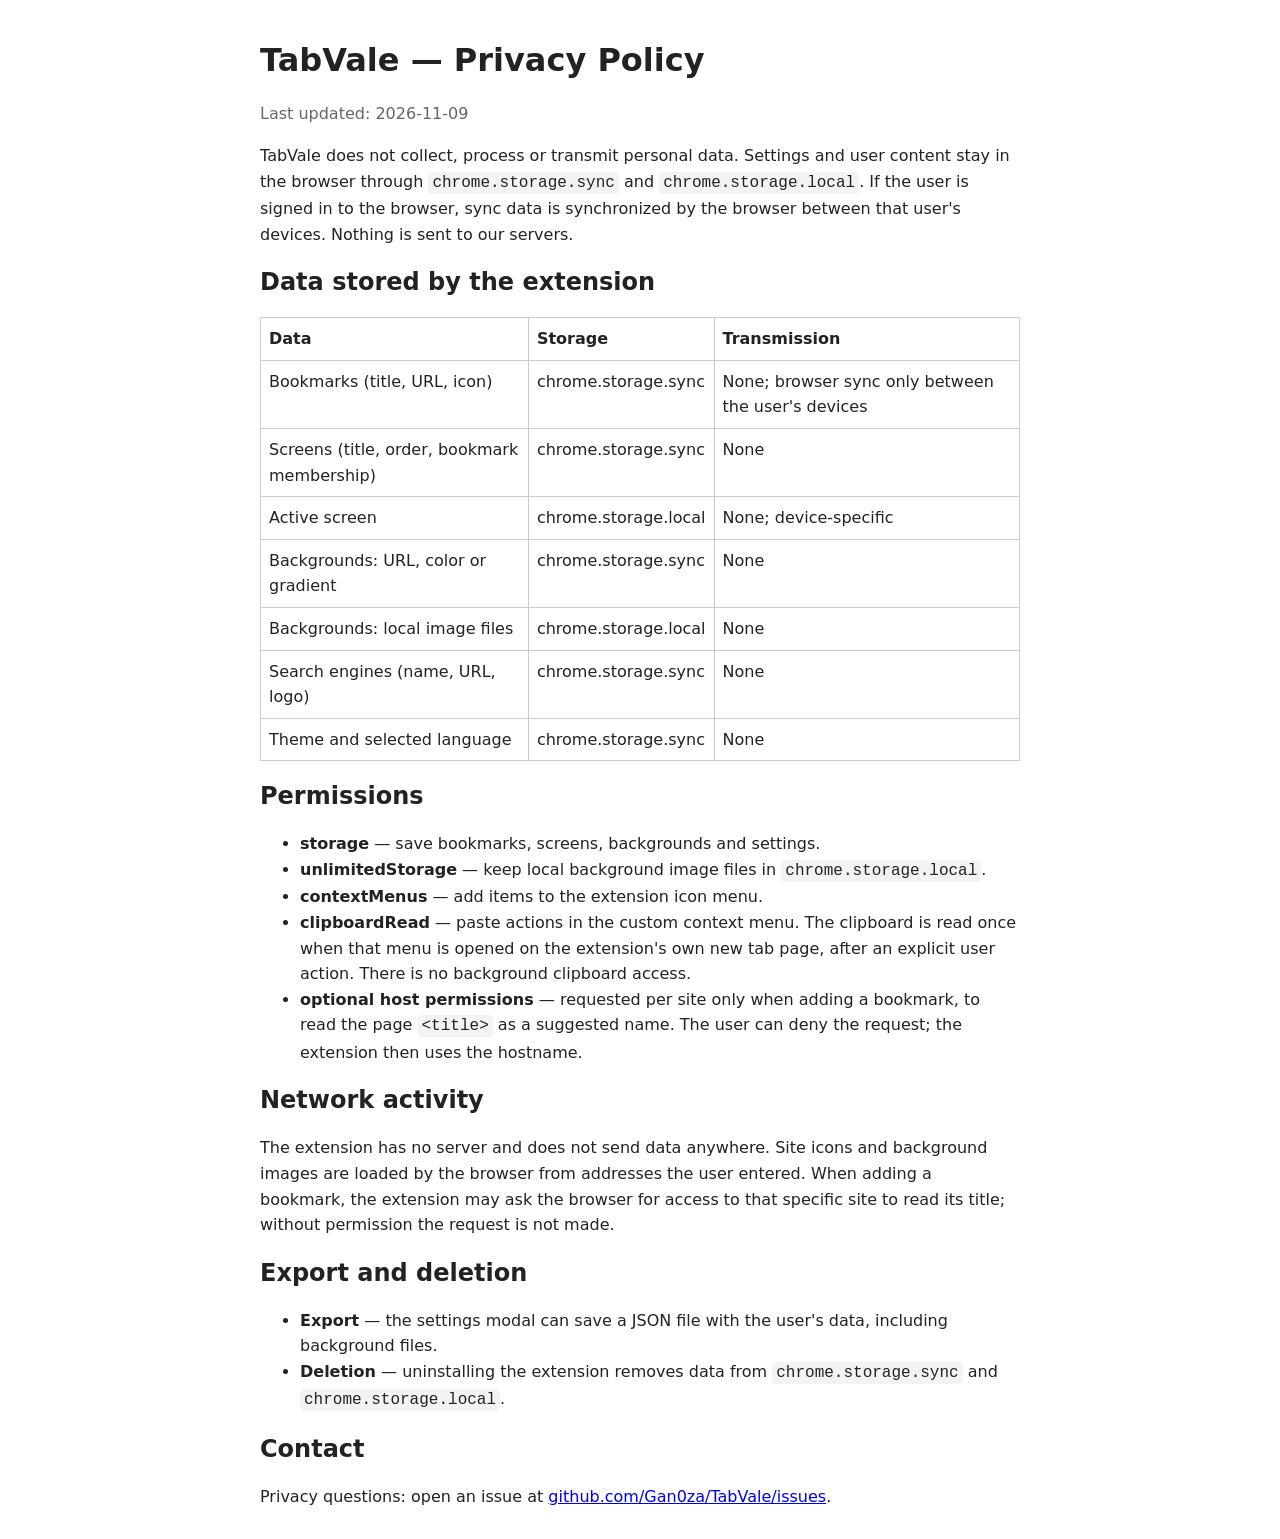
==== docs/index.html @ 426b20af "chore: delete privacy.html" ====
<!doctype html>
<html lang="en">
<head>
  <meta charset="utf-8">
  <meta name="viewport" content="width=device-width, initial-scale=1">
  <title>TabVale — Privacy Policy</title>
  <style>
    body { max-width: 760px; margin: 40px auto; padding: 0 20px; font: 16px/1.6 system-ui, sans-serif; color: #222; }
    h1, h2 { line-height: 1.25; }
    table { border-collapse: collapse; width: 100%; margin: 16px 0; }
    th, td { border: 1px solid #ccc; padding: 8px; text-align: left; vertical-align: top; }
    code { background: #f3f3f3; padding: 2px 4px; border-radius: 4px; }
    .muted { color: #666; }
  </style>
</head>
<body>
  <h1>TabVale — Privacy Policy</h1>
  <p class="muted">Last updated: 2026-11-09</p>

  <p>
    TabVale does not collect, process or transmit personal data.
    Settings and user content stay in the browser through
    <code>chrome.storage.sync</code> and <code>chrome.storage.local</code>.
    If the user is signed in to the browser, sync data is synchronized by the
    browser between that user's devices. Nothing is sent to our servers.
  </p>

  <h2>Data stored by the extension</h2>
  <table>
    <thead><tr><th>Data</th><th>Storage</th><th>Transmission</th></tr></thead>
    <tbody>
      <tr><td>Bookmarks (title, URL, icon)</td><td>chrome.storage.sync</td><td>None; browser sync only between the user's devices</td></tr>
      <tr><td>Screens (title, order, bookmark membership)</td><td>chrome.storage.sync</td><td>None</td></tr>
      <tr><td>Active screen</td><td>chrome.storage.local</td><td>None; device-specific</td></tr>
      <tr><td>Backgrounds: URL, color or gradient</td><td>chrome.storage.sync</td><td>None</td></tr>
      <tr><td>Backgrounds: local image files</td><td>chrome.storage.local</td><td>None</td></tr>
      <tr><td>Search engines (name, URL, logo)</td><td>chrome.storage.sync</td><td>None</td></tr>
      <tr><td>Theme and selected language</td><td>chrome.storage.sync</td><td>None</td></tr>
    </tbody>
  </table>

  <h2>Permissions</h2>
  <ul>
    <li><strong>storage</strong> — save bookmarks, screens, backgrounds and settings.</li>
    <li><strong>unlimitedStorage</strong> — keep local background image files in <code>chrome.storage.local</code>.</li>
    <li><strong>contextMenus</strong> — add items to the extension icon menu.</li>
    <li><strong>clipboardRead</strong> — paste actions in the custom context menu. The clipboard is read once when that menu is opened on the extension's own new tab page, after an explicit user action. There is no background clipboard access.</li>
    <li><strong>optional host permissions</strong> — requested per site only when adding a bookmark, to read the page <code>&lt;title&gt;</code> as a suggested name. The user can deny the request; the extension then uses the hostname.</li>
  </ul>

  <h2>Network activity</h2>
  <p>
    The extension has no server and does not send data anywhere. Site icons and
    background images are loaded by the browser from addresses the user
    entered. When adding a bookmark, the extension may ask the browser for
    access to that specific site to read its title; without permission the
    request is not made.
  </p>

  <h2>Export and deletion</h2>
  <ul>
    <li><strong>Export</strong> — the settings modal can save a JSON file with the user's data, including background files.</li>
    <li><strong>Deletion</strong> — uninstalling the extension removes data from <code>chrome.storage.sync</code> and <code>chrome.storage.local</code>.</li>
  </ul>

  <h2>Contact</h2>
  <p>
    Privacy questions: open an issue at
    <a href="https://github.com/Gan0za/TabVale/issues">github.com/Gan0za/TabVale/issues</a>.
  </p>
</body>
</html>
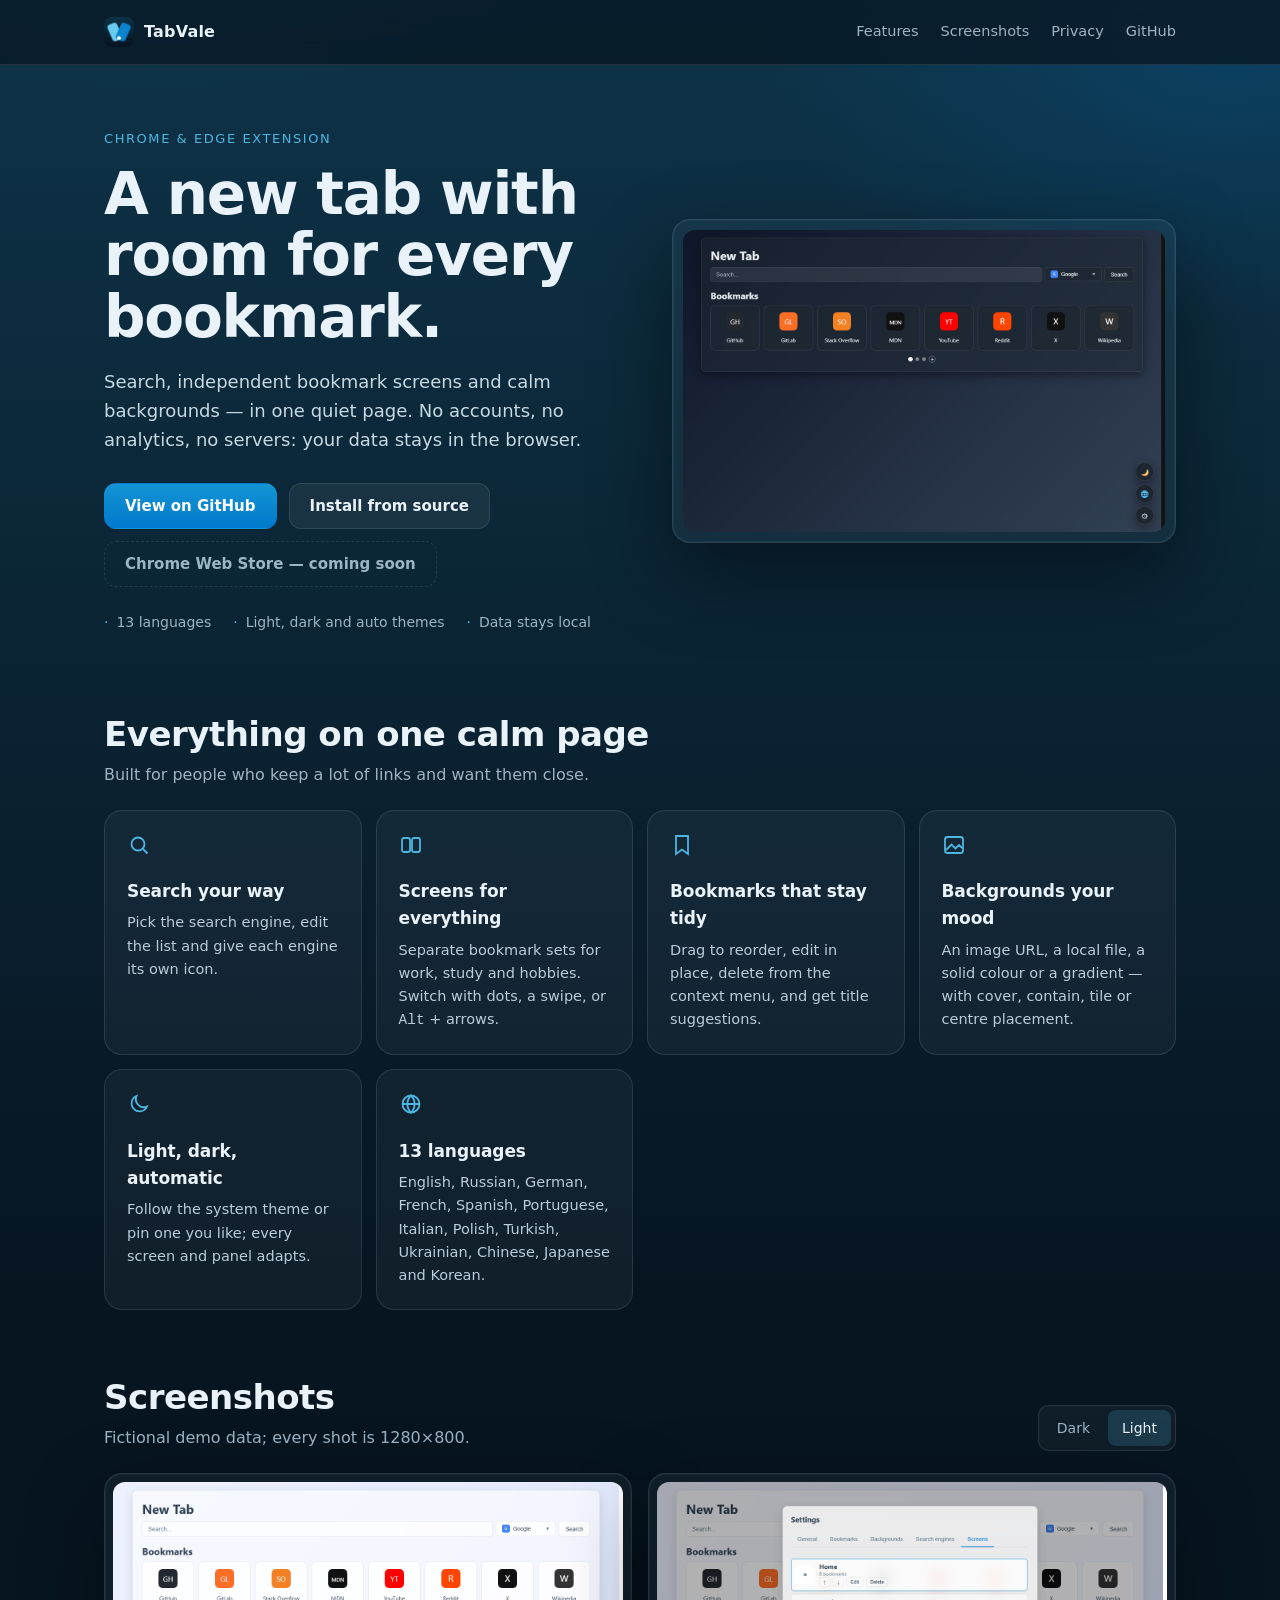
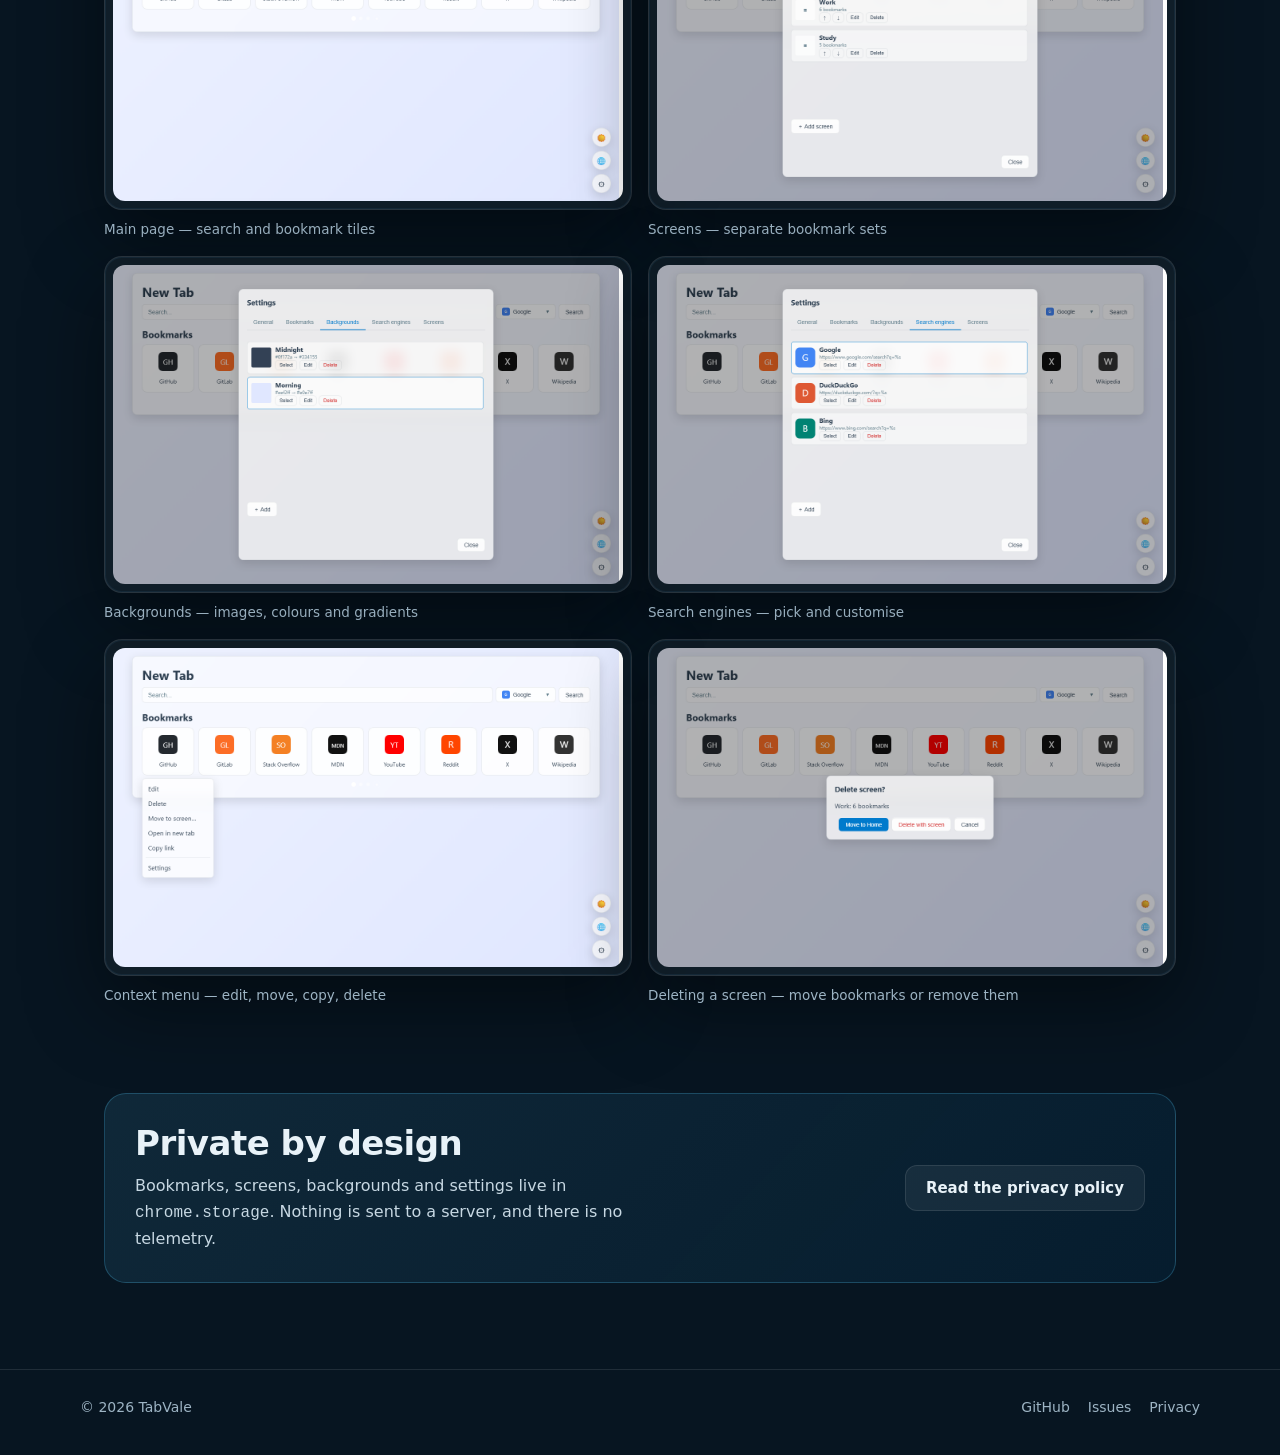
==== commit 00d386ad: "Add a landing page for the GitHub Pages site Build a presentation page with the icon, feature cards " ====
--- a/docs/index.html
+++ b/docs/index.html
@@ -3,70 +3,316 @@
 <head>
   <meta charset="utf-8">
   <meta name="viewport" content="width=device-width, initial-scale=1">
-  <title>TabVale — Privacy Policy</title>
+  <title>TabVale — a new tab with room for every bookmark</title>
+  <meta name="description" content="TabVale replaces the browser's new tab with search, independent bookmark screens and calm backgrounds. All data stays in your browser.">
+  <meta property="og:title" content="TabVale — a new tab with room for every bookmark">
+  <meta property="og:description" content="Search, several bookmark screens and calm backgrounds in one quiet page. No accounts, no tracking, no servers.">
+  <meta property="og:type" content="website">
+  <meta property="og:url" content="https://gan0za.github.io/TabVale/">
+  <meta property="og:image" content="https://gan0za.github.io/TabVale/screenshots/01-main-dark.png">
+  <meta name="theme-color" content="#071521">
+  <link rel="icon" href="icon.png" type="image/png">
   <style>
-    body { max-width: 760px; margin: 40px auto; padding: 0 20px; font: 16px/1.6 system-ui, sans-serif; color: #222; }
-    h1, h2 { line-height: 1.25; }
-    table { border-collapse: collapse; width: 100%; margin: 16px 0; }
-    th, td { border: 1px solid #ccc; padding: 8px; text-align: left; vertical-align: top; }
-    code { background: #f3f3f3; padding: 2px 4px; border-radius: 4px; }
-    .muted { color: #666; }
+    :root {
+      --bg: #071521;
+      --bg-soft: #0e3348;
+      --panel: rgba(255, 255, 255, 0.045);
+      --line: rgba(255, 255, 255, 0.1);
+      --text: #e8f2f8;
+      --muted: #9db4c4;
+      --accent: #4db6e2;
+      --accent-strong: #007acc;
+      --radius: 18px;
+      --max: 1120px;
+    }
+    * { box-sizing: border-box; }
+    html { scroll-behavior: smooth; }
+    body {
+      margin: 0;
+      background:
+        radial-gradient(1000px 560px at 12% -8%, rgba(77, 182, 226, 0.18), transparent 60%),
+        radial-gradient(800px 460px at 96% 2%, rgba(0, 122, 204, 0.2), transparent 58%),
+        linear-gradient(180deg, var(--bg-soft) 0%, var(--bg) 42%, var(--bg) 100%);
+      color: var(--text);
+      font: 16px/1.6 system-ui, -apple-system, "Segoe UI", Roboto, sans-serif;
+      -webkit-font-smoothing: antialiased;
+    }
+    img { max-width: 100%; display: block; }
+    a { color: var(--accent); }
+    a:focus-visible, button:focus-visible { outline: 2px solid var(--accent); outline-offset: 3px; border-radius: 6px; }
+    .wrap { max-width: var(--max); margin: 0 auto; padding: 0 24px; }
+    .skip { position: absolute; left: -999px; top: 8px; background: #fff; color: #000; padding: 8px 12px; border-radius: 8px; }
+    .skip:focus { left: 12px; z-index: 10; }
+
+    header.nav {
+      position: sticky; top: 0; z-index: 5;
+      backdrop-filter: blur(14px);
+      background: rgba(7, 21, 33, 0.72);
+      border-bottom: 1px solid var(--line);
+    }
+    .nav-inner { display: flex; align-items: center; justify-content: space-between; gap: 18px; height: 64px; }
+    .brand { display: inline-flex; align-items: center; gap: 10px; color: var(--text); text-decoration: none; font-weight: 650; letter-spacing: .2px; }
+    .brand img { width: 30px; height: 30px; border-radius: 8px; }
+    .nav-links { display: flex; align-items: center; gap: 22px; font-size: 14.5px; }
+    .nav-links a { color: var(--muted); text-decoration: none; }
+    .nav-links a:hover { color: var(--text); }
+
+    .hero { display: grid; grid-template-columns: 1.02fr .98fr; gap: 44px; align-items: center; padding: 64px 0 48px; }
+    .eyebrow { margin: 0 0 14px; color: var(--accent); font-size: 13px; letter-spacing: .12em; text-transform: uppercase; }
+    h1 { margin: 0; font-size: clamp(34px, 5vw, 58px); line-height: 1.06; letter-spacing: -1.2px; }
+    .lead { margin: 20px 0 0; max-width: 34em; color: #c7d8e3; font-size: 18px; }
+    .cta { display: flex; flex-wrap: wrap; gap: 12px; margin-top: 28px; }
+    .btn {
+      display: inline-flex; align-items: center; justify-content: center; gap: 8px;
+      min-height: 46px; padding: 0 20px; border-radius: 12px;
+      text-decoration: none; font-weight: 600; font-size: 15px;
+      border: 1px solid var(--line); color: var(--text);
+      background: rgba(255, 255, 255, 0.06);
+      transition: transform .15s ease, background .2s ease, border-color .2s ease;
+    }
+    .btn:hover { transform: translateY(-1px); background: rgba(255, 255, 255, 0.1); }
+    .btn.primary { background: linear-gradient(180deg, #1494d4, var(--accent-strong)); border-color: transparent; color: #fff; }
+    .btn.primary:hover { background: linear-gradient(180deg, #28a6e6, #0a84c9); }
+    .btn.disabled { color: var(--muted); cursor: default; border-style: dashed; background: transparent; }
+    .facts { display: flex; flex-wrap: wrap; gap: 10px 22px; margin: 24px 0 0; padding: 0; list-style: none; color: var(--muted); font-size: 14px; }
+    .facts li::before { content: "·"; margin-right: 8px; color: var(--accent); }
+
+    .shot {
+      border-radius: var(--radius); border: 1px solid var(--line);
+      background: rgba(255, 255, 255, 0.04);
+      padding: 10px;
+      box-shadow: 0 30px 80px rgba(0, 0, 0, 0.45), 0 0 0 1px rgba(77, 182, 226, 0.08) inset;
+    }
+    .shot img { border-radius: 12px; width: 100%; height: auto; }
+
+    section { padding: 34px 0; }
+    .section-head { display: flex; align-items: end; justify-content: space-between; gap: 18px; margin-bottom: 22px; }
+    h2 { margin: 0; font-size: clamp(24px, 3vw, 34px); line-height: 1.15; letter-spacing: -.5px; }
+    .section-head p { margin: 8px 0 0; color: var(--muted); }
+
+    .cards { display: grid; grid-template-columns: repeat(auto-fit, minmax(248px, 1fr)); gap: 14px; }
+    .card {
+      padding: 22px; border-radius: var(--radius);
+      background: var(--panel); border: 1px solid var(--line);
+    }
+    .card svg { width: 24px; height: 24px; color: var(--accent); }
+    .card h3 { margin: 14px 0 6px; font-size: 17px; letter-spacing: -.1px; }
+    .card p { margin: 0; color: #b9ccd8; font-size: 14.5px; }
+
+    .switch { display: inline-flex; padding: 4px; gap: 4px; border: 1px solid var(--line); border-radius: 11px; background: rgba(255, 255, 255, 0.04); }
+    .switch button {
+      min-height: 36px; padding: 0 14px; border: 0; border-radius: 8px;
+      background: transparent; color: var(--muted); font: inherit; font-size: 14px; cursor: pointer;
+    }
+    .switch button.active { background: rgba(77, 182, 226, 0.18); color: var(--text); }
+
+    .gallery { display: grid; grid-template-columns: 1fr 1fr; gap: 16px; }
+    .gallery figure { margin: 0; }
+    .gallery .shot { padding: 8px; }
+    .gallery figcaption { margin-top: 9px; color: var(--muted); font-size: 13.5px; }
+
+    .privacy-band {
+      display: grid; grid-template-columns: 1.15fr .85fr; gap: 26px; align-items: center;
+      margin: 18px 0 26px; padding: 30px; border-radius: 22px;
+      border: 1px solid rgba(77, 182, 226, 0.28);
+      background: linear-gradient(135deg, rgba(77, 182, 226, 0.12), rgba(0, 122, 204, 0.08));
+    }
+    .privacy-band p { margin: 10px 0 0; color: #c7d8e3; }
+    .privacy-band .btn { justify-self: end; }
+
+    footer { border-top: 1px solid var(--line); margin-top: 26px; }
+    .foot { display: flex; justify-content: space-between; gap: 16px; flex-wrap: wrap; padding: 26px 0 40px; color: var(--muted); font-size: 14px; }
+    .foot nav { display: flex; gap: 18px; flex-wrap: wrap; }
+    .foot a { color: var(--muted); text-decoration: none; }
+    .foot a:hover { color: var(--text); }
+
+    @media (max-width: 900px) {
+      .hero { grid-template-columns: 1fr; gap: 28px; padding-top: 42px; }
+      .privacy-band { grid-template-columns: 1fr; }
+      .privacy-band .btn { justify-self: start; }
+    }
+    @media (max-width: 700px) {
+      .gallery { grid-template-columns: 1fr; }
+      .section-head { align-items: start; flex-direction: column; }
+      .wrap { padding: 0 16px; }
+      .nav-links a:not(.keep) { display: none; }
+    }
+    @media (prefers-reduced-motion: reduce) {
+      html { scroll-behavior: auto; }
+      .btn { transition: none; }
+    }
   </style>
 </head>
 <body>
-  <h1>TabVale — Privacy Policy</h1>
-  <p class="muted">Last updated: 2026-11-09</p>
-
-  <p>
-    TabVale does not collect, process or transmit personal data.
-    Settings and user content stay in the browser through
-    <code>chrome.storage.sync</code> and <code>chrome.storage.local</code>.
-    If the user is signed in to the browser, sync data is synchronized by the
-    browser between that user's devices. Nothing is sent to our servers.
-  </p>
-
-  <h2>Data stored by the extension</h2>
-  <table>
-    <thead><tr><th>Data</th><th>Storage</th><th>Transmission</th></tr></thead>
-    <tbody>
-      <tr><td>Bookmarks (title, URL, icon)</td><td>chrome.storage.sync</td><td>None; browser sync only between the user's devices</td></tr>
-      <tr><td>Screens (title, order, bookmark membership)</td><td>chrome.storage.sync</td><td>None</td></tr>
-      <tr><td>Active screen</td><td>chrome.storage.local</td><td>None; device-specific</td></tr>
-      <tr><td>Backgrounds: URL, color or gradient</td><td>chrome.storage.sync</td><td>None</td></tr>
-      <tr><td>Backgrounds: local image files</td><td>chrome.storage.local</td><td>None</td></tr>
-      <tr><td>Search engines (name, URL, logo)</td><td>chrome.storage.sync</td><td>None</td></tr>
-      <tr><td>Theme and selected language</td><td>chrome.storage.sync</td><td>None</td></tr>
-    </tbody>
-  </table>
-
-  <h2>Permissions</h2>
-  <ul>
-    <li><strong>storage</strong> — save bookmarks, screens, backgrounds and settings.</li>
-    <li><strong>unlimitedStorage</strong> — keep local background image files in <code>chrome.storage.local</code>.</li>
-    <li><strong>contextMenus</strong> — add items to the extension icon menu.</li>
-    <li><strong>clipboardRead</strong> — paste actions in the custom context menu. The clipboard is read once when that menu is opened on the extension's own new tab page, after an explicit user action. There is no background clipboard access.</li>
-    <li><strong>optional host permissions</strong> — requested per site only when adding a bookmark, to read the page <code>&lt;title&gt;</code> as a suggested name. The user can deny the request; the extension then uses the hostname.</li>
-  </ul>
-
-  <h2>Network activity</h2>
-  <p>
-    The extension has no server and does not send data anywhere. Site icons and
-    background images are loaded by the browser from addresses the user
-    entered. When adding a bookmark, the extension may ask the browser for
-    access to that specific site to read its title; without permission the
-    request is not made.
-  </p>
-
-  <h2>Export and deletion</h2>
-  <ul>
-    <li><strong>Export</strong> — the settings modal can save a JSON file with the user's data, including background files.</li>
-    <li><strong>Deletion</strong> — uninstalling the extension removes data from <code>chrome.storage.sync</code> and <code>chrome.storage.local</code>.</li>
-  </ul>
-
-  <h2>Contact</h2>
-  <p>
-    Privacy questions: open an issue at
-    <a href="https://github.com/Gan0za/TabVale/issues">github.com/Gan0za/TabVale/issues</a>.
-  </p>
+  <a class="skip" href="#main">Skip to content</a>
+
+  <header class="nav">
+    <div class="wrap nav-inner">
+      <a class="brand" href="./"><img src="icon.png" alt="" width="30" height="30">TabVale</a>
+      <nav class="nav-links" aria-label="Main">
+        <a href="#features">Features</a>
+        <a href="#screenshots">Screenshots</a>
+        <a href="privacy.html">Privacy</a>
+        <a class="keep" href="https://github.com/Gan0za/TabVale">GitHub</a>
+      </nav>
+    </div>
+  </header>
+
+  <main id="main">
+    <div class="wrap">
+      <section class="hero" aria-labelledby="hero-title">
+        <div>
+          <p class="eyebrow">Chrome &amp; Edge extension</p>
+          <h1 id="hero-title">A new tab with room for every bookmark.</h1>
+          <p class="lead">
+            Search, independent bookmark screens and calm backgrounds — in one
+            quiet page. No accounts, no analytics, no servers: your data stays
+            in the browser.
+          </p>
+          <div class="cta">
+            <a class="btn primary" href="https://github.com/Gan0za/TabVale">View on GitHub</a>
+            <a class="btn" href="https://github.com/Gan0za/TabVale#installation">Install from source</a>
+            <span class="btn disabled" aria-disabled="true">Chrome Web Store — coming soon</span>
+          </div>
+          <ul class="facts">
+            <li>13 languages</li>
+            <li>Light, dark and auto themes</li>
+            <li>Data stays local</li>
+          </ul>
+        </div>
+        <div class="shot">
+          <img src="screenshots/01-main-dark.png" width="1280" height="800"
+               alt="TabVale new tab page in the dark theme with bookmark tiles and a search field">
+        </div>
+      </section>
+
+      <section id="features" aria-labelledby="features-title">
+        <div class="section-head">
+          <div>
+            <h2 id="features-title">Everything on one calm page</h2>
+            <p>Built for people who keep a lot of links and want them close.</p>
+          </div>
+        </div>
+        <div class="cards">
+          <article class="card">
+            <svg viewBox="0 0 24 24" fill="none" stroke="currentColor" stroke-width="1.8" aria-hidden="true"><circle cx="11" cy="11" r="6.5"/><path d="m16 16 4.5 4.5"/></svg>
+            <h3>Search your way</h3>
+            <p>Pick the search engine, edit the list and give each engine its own icon.</p>
+          </article>
+          <article class="card">
+            <svg viewBox="0 0 24 24" fill="none" stroke="currentColor" stroke-width="1.8" aria-hidden="true"><rect x="3" y="5" width="8" height="14" rx="2"/><rect x="13" y="5" width="8" height="14" rx="2"/></svg>
+            <h3>Screens for everything</h3>
+            <p>Separate bookmark sets for work, study and hobbies. Switch with dots, a swipe, or <kbd>Alt</kbd> + arrows.</p>
+          </article>
+          <article class="card">
+            <svg viewBox="0 0 24 24" fill="none" stroke="currentColor" stroke-width="1.8" aria-hidden="true"><path d="M6 3h12v18l-6-4.5L6 21z"/></svg>
+            <h3>Bookmarks that stay tidy</h3>
+            <p>Drag to reorder, edit in place, delete from the context menu, and get title suggestions.</p>
+          </article>
+          <article class="card">
+            <svg viewBox="0 0 24 24" fill="none" stroke="currentColor" stroke-width="1.8" aria-hidden="true"><rect x="3" y="4" width="18" height="16" rx="2.5"/><path d="m4 17 5.5-5.5 4 4L17 12l3 3"/></svg>
+            <h3>Backgrounds your mood</h3>
+            <p>An image URL, a local file, a solid colour or a gradient — with cover, contain, tile or centre placement.</p>
+          </article>
+          <article class="card">
+            <svg viewBox="0 0 24 24" fill="none" stroke="currentColor" stroke-width="1.8" aria-hidden="true"><path d="M20 14.5A8 8 0 0 1 9.5 4a8 8 0 1 0 10.5 10.5Z"/></svg>
+            <h3>Light, dark, automatic</h3>
+            <p>Follow the system theme or pin one you like; every screen and panel adapts.</p>
+          </article>
+          <article class="card">
+            <svg viewBox="0 0 24 24" fill="none" stroke="currentColor" stroke-width="1.8" aria-hidden="true"><circle cx="12" cy="12" r="8.5"/><path d="M3.5 12h17M12 3.5c2.4 2.3 3.6 5.2 3.6 8.5S14.4 18.2 12 20.5c-2.4-2.3-3.6-5.2-3.6-8.5S9.6 5.8 12 3.5Z"/></svg>
+            <h3>13 languages</h3>
+            <p>English, Russian, German, French, Spanish, Portuguese, Italian, Polish, Turkish, Ukrainian, Chinese, Japanese and Korean.</p>
+          </article>
+        </div>
+      </section>
+
+      <section id="screenshots" aria-labelledby="shots-title">
+        <div class="section-head">
+          <div>
+            <h2 id="shots-title">Screenshots</h2>
+            <p>Fictional demo data; every shot is 1280×800.</p>
+          </div>
+          <div class="switch" role="group" aria-label="Theme">
+            <button type="button" data-theme-btn="dark" class="active" aria-pressed="true">Dark</button>
+            <button type="button" data-theme-btn="light" aria-pressed="false">Light</button>
+          </div>
+        </div>
+        <div class="gallery" id="gallery">
+          <figure>
+            <div class="shot"><img src="screenshots/01-main-dark.png" data-dark="screenshots/01-main-dark.png" data-light="screenshots/02-main-light.png" width="1280" height="800" alt="Main new tab page"></div>
+            <figcaption>Main page — search and bookmark tiles</figcaption>
+          </figure>
+          <figure>
+            <div class="shot"><img src="screenshots/03-screens-dark.png" data-dark="screenshots/03-screens-dark.png" data-light="screenshots/04-screens-light.png" width="1280" height="800" alt="Screens settings panel"></div>
+            <figcaption>Screens — separate bookmark sets</figcaption>
+          </figure>
+          <figure>
+            <div class="shot"><img src="screenshots/05-backgrounds-dark.png" data-dark="screenshots/05-backgrounds-dark.png" data-light="screenshots/09-backgrounds-light.png" width="1280" height="800" alt="Background settings"></div>
+            <figcaption>Backgrounds — images, colours and gradients</figcaption>
+          </figure>
+          <figure>
+            <div class="shot"><img src="screenshots/06-search-engines-dark.png" data-dark="screenshots/06-search-engines-dark.png" data-light="screenshots/10-search-engines-light.png" width="1280" height="800" alt="Search engine settings"></div>
+            <figcaption>Search engines — pick and customise</figcaption>
+          </figure>
+          <figure>
+            <div class="shot"><img src="screenshots/07-context-menu-dark.png" data-dark="screenshots/07-context-menu-dark.png" data-light="screenshots/11-context-menu-light.png" width="1280" height="800" alt="Bookmark context menu"></div>
+            <figcaption>Context menu — edit, move, copy, delete</figcaption>
+          </figure>
+          <figure>
+            <div class="shot"><img src="screenshots/08-delete-screen-dark.png" data-dark="screenshots/08-delete-screen-dark.png" data-light="screenshots/12-delete-screen-light.png" width="1280" height="800" alt="Screen deletion dialog"></div>
+            <figcaption>Deleting a screen — move bookmarks or remove them</figcaption>
+          </figure>
+        </div>
+      </section>
+
+      <section aria-labelledby="privacy-title">
+        <div class="privacy-band">
+          <div>
+            <h2 id="privacy-title">Private by design</h2>
+            <p>Bookmarks, screens, backgrounds and settings live in <code>chrome.storage</code>. Nothing is sent to a server, and there is no telemetry.</p>
+          </div>
+          <a class="btn" href="privacy.html">Read the privacy policy</a>
+        </div>
+      </section>
+    </div>
+  </main>
+
+  <footer>
+    <div class="wrap foot">
+      <span>© 2026 TabVale</span>
+      <nav aria-label="Footer">
+        <a href="https://github.com/Gan0za/TabVale">GitHub</a>
+        <a href="https://github.com/Gan0za/TabVale/issues">Issues</a>
+        <a href="privacy.html">Privacy</a>
+      </nav>
+    </div>
+  </footer>
+
+  <script>
+    (function () {
+      const gallery = document.getElementById('gallery');
+      const buttons = Array.from(document.querySelectorAll('[data-theme-btn]'));
+      const images = Array.from(gallery.querySelectorAll('img'));
+
+      function apply(theme) {
+        images.forEach((img) => {
+          const next = img.getAttribute('data-' + theme);
+          if (next && img.getAttribute('src') !== next) img.setAttribute('src', next);
+        });
+        buttons.forEach((btn) => {
+          const active = btn.getAttribute('data-theme-btn') === theme;
+          btn.classList.toggle('active', active);
+          btn.setAttribute('aria-pressed', String(active));
+        });
+      }
+
+      buttons.forEach((btn) => {
+        btn.addEventListener('click', () => apply(btn.getAttribute('data-theme-btn')));
+      });
+
+      apply(window.matchMedia && window.matchMedia('(prefers-color-scheme: light)').matches ? 'light' : 'dark');
+    }());
+  </script>
 </body>
 </html>
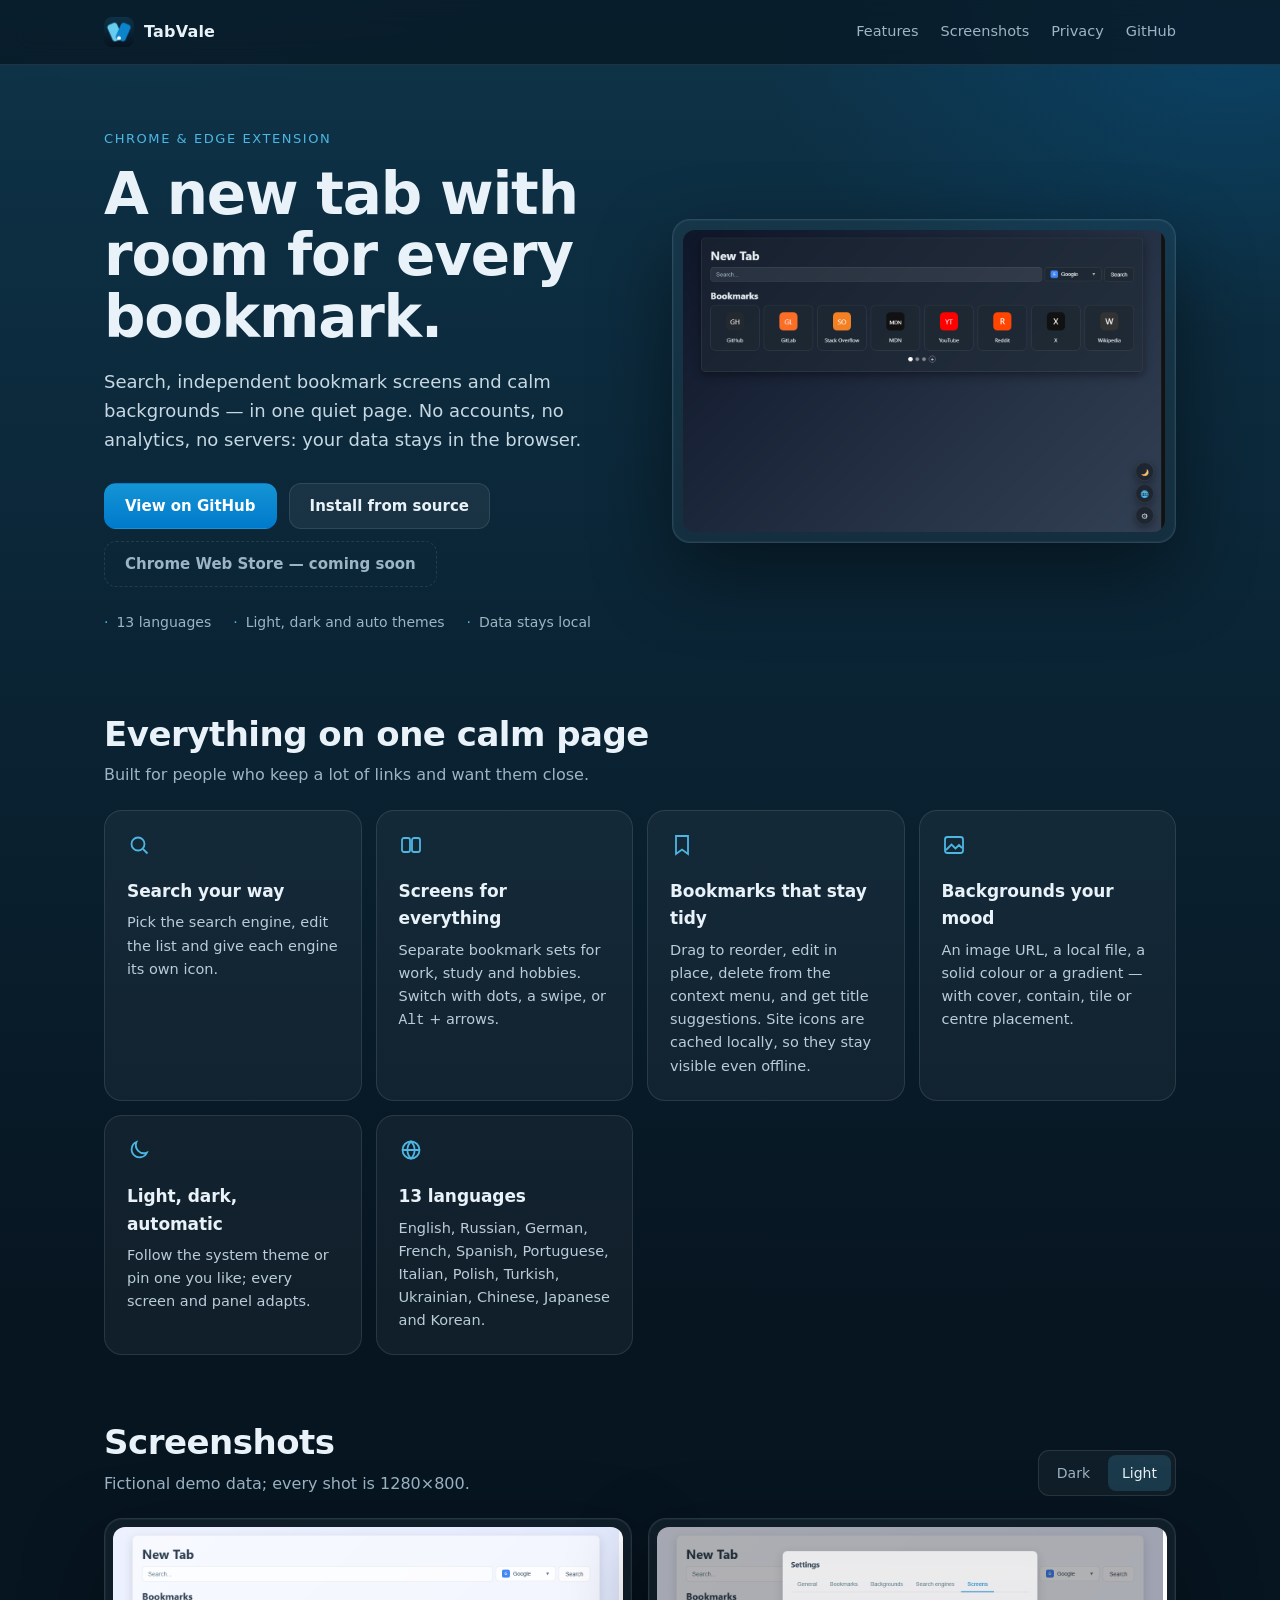
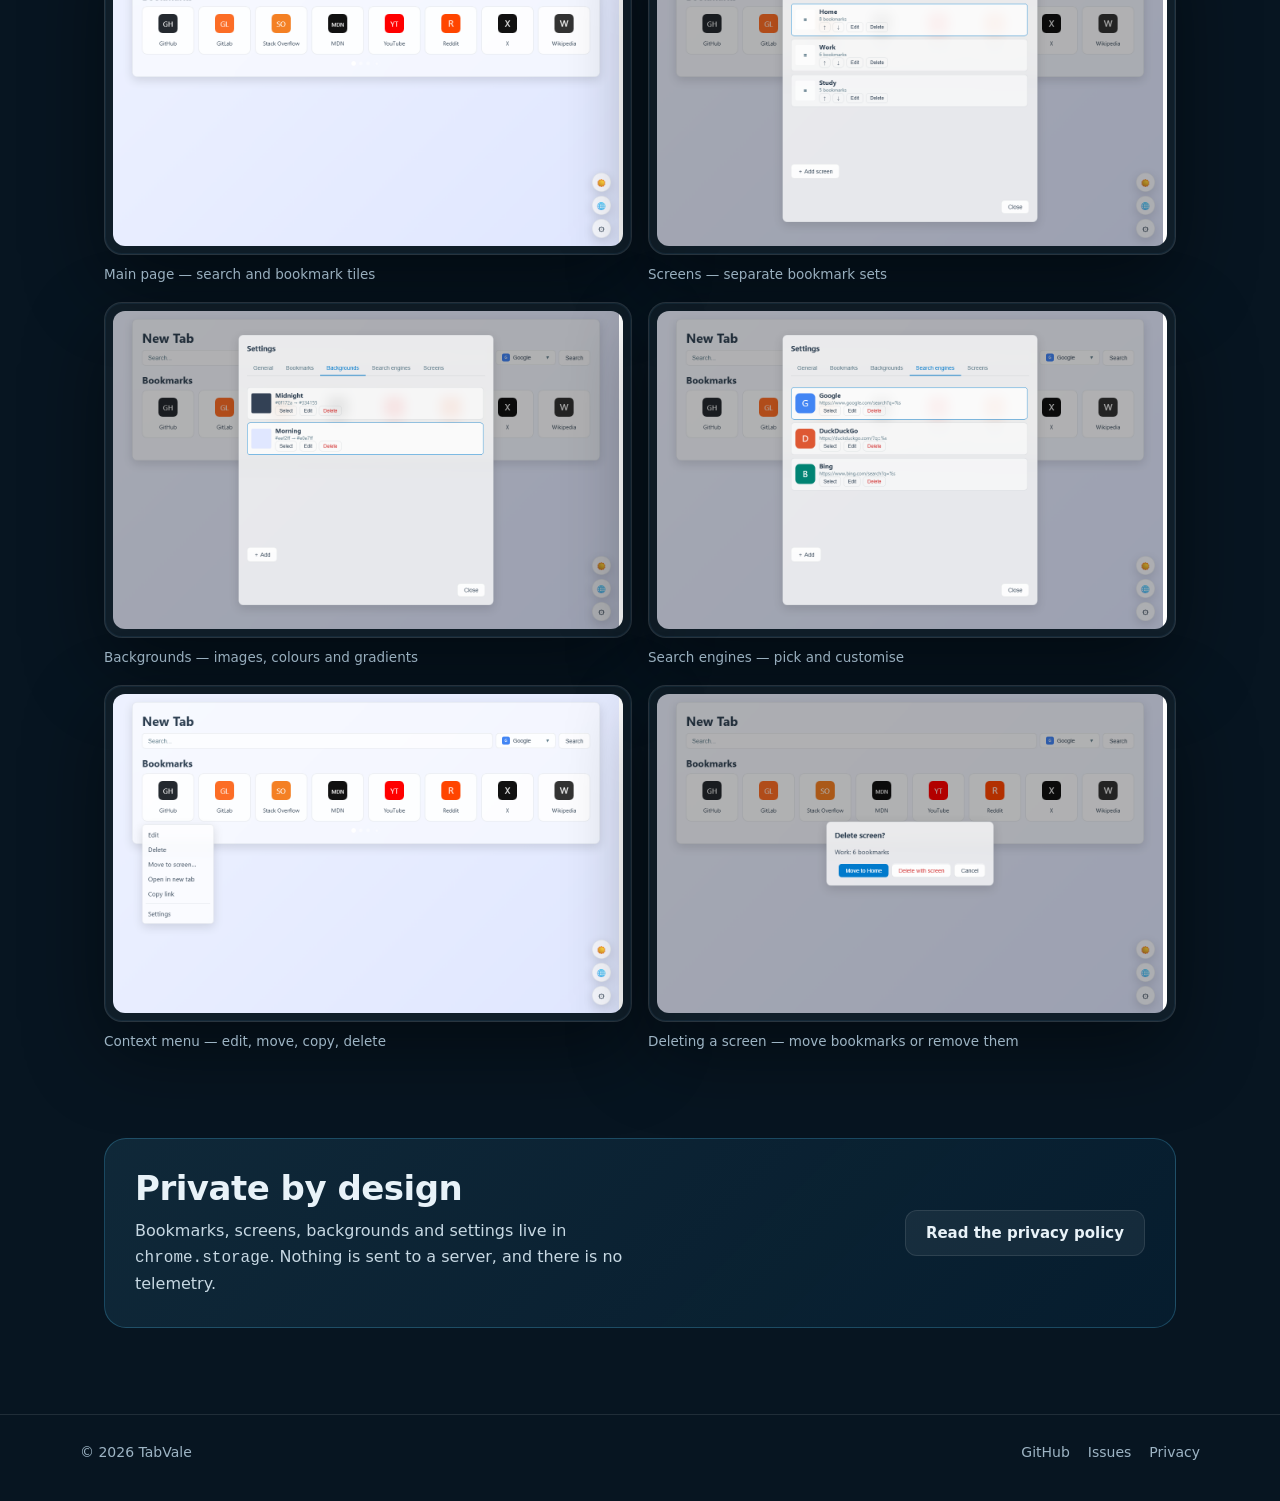
==== commit 3ca769af: "Describe the favicon permission and icon cache in the docs The privacy policy, site pages and store " ====
--- a/docs/index.html
+++ b/docs/index.html
@@ -207,7 +207,7 @@
           <article class="card">
             <svg viewBox="0 0 24 24" fill="none" stroke="currentColor" stroke-width="1.8" aria-hidden="true"><path d="M6 3h12v18l-6-4.5L6 21z"/></svg>
             <h3>Bookmarks that stay tidy</h3>
-            <p>Drag to reorder, edit in place, delete from the context menu, and get title suggestions.</p>
+            <p>Drag to reorder, edit in place, delete from the context menu, and get title suggestions. Site icons are cached locally, so they stay visible even offline.</p>
           </article>
           <article class="card">
             <svg viewBox="0 0 24 24" fill="none" stroke="currentColor" stroke-width="1.8" aria-hidden="true"><rect x="3" y="4" width="18" height="16" rx="2.5"/><path d="m4 17 5.5-5.5 4 4L17 12l3 3"/></svg>
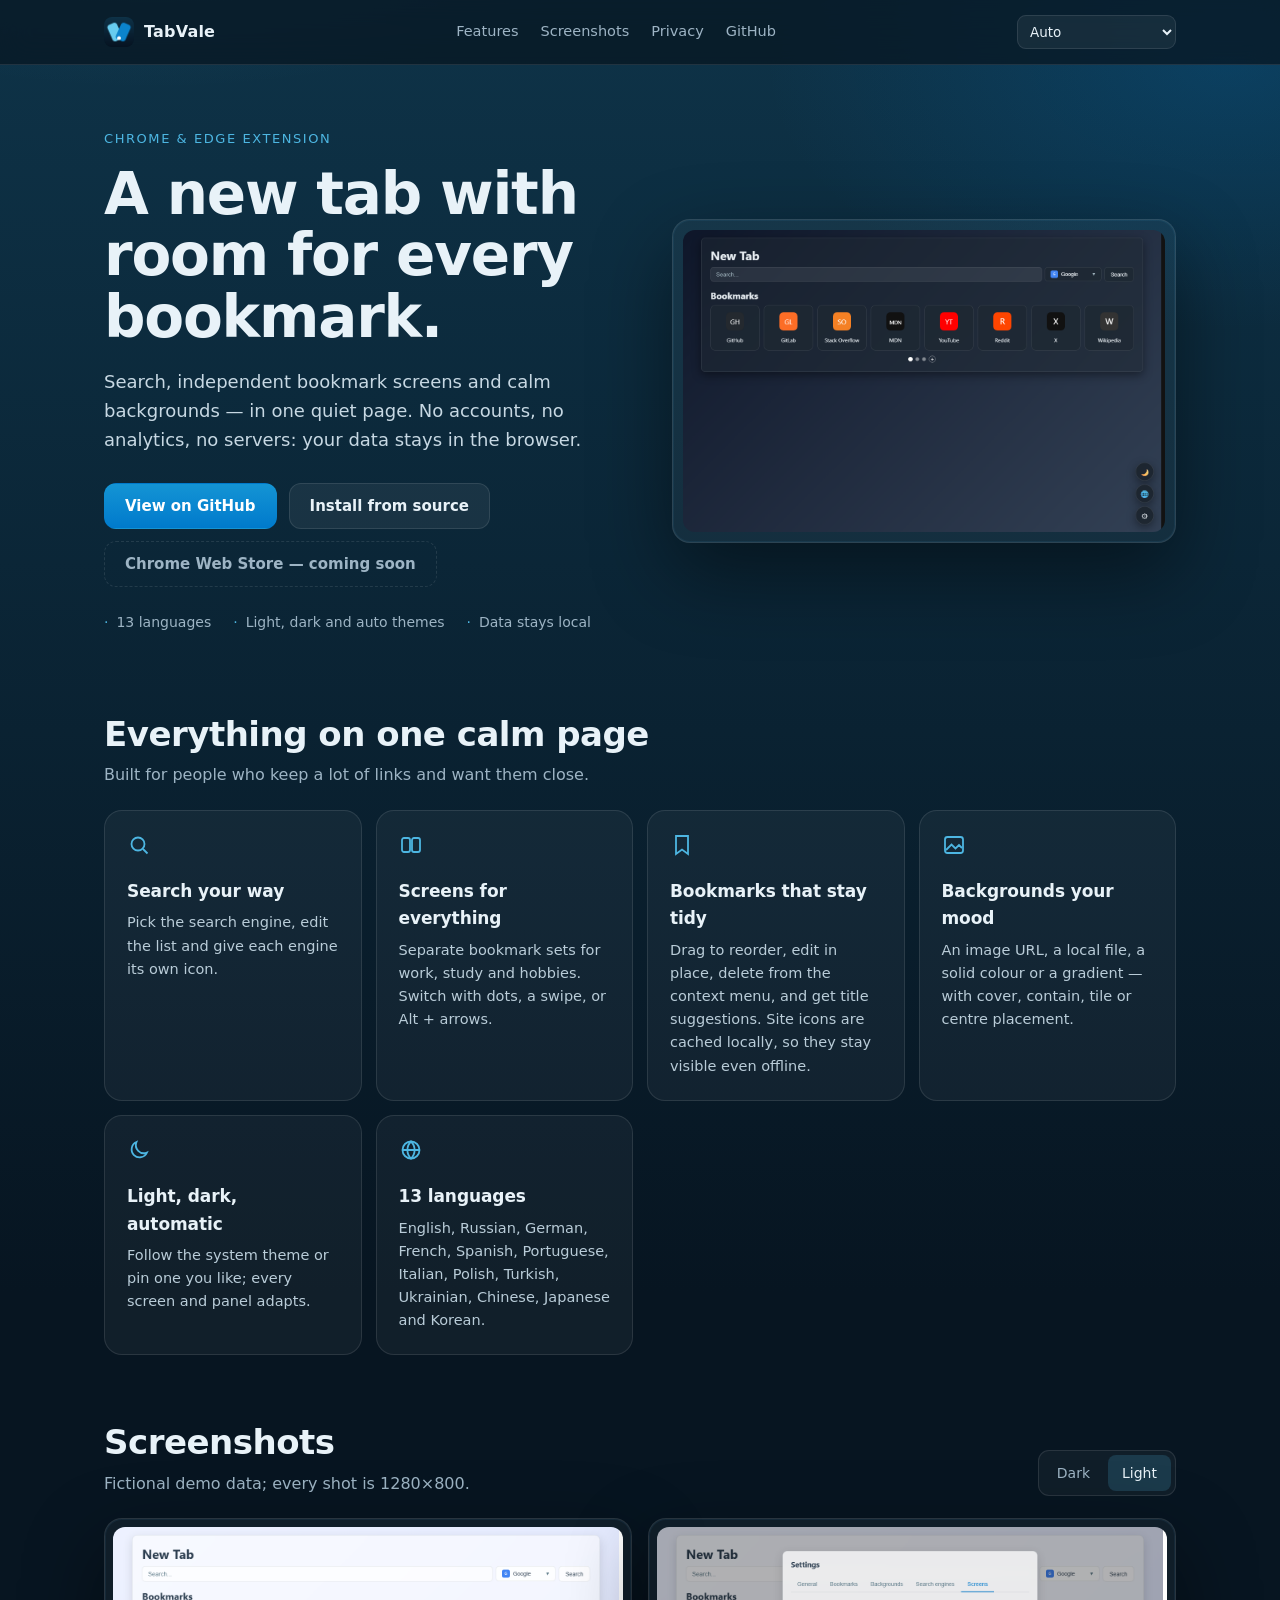
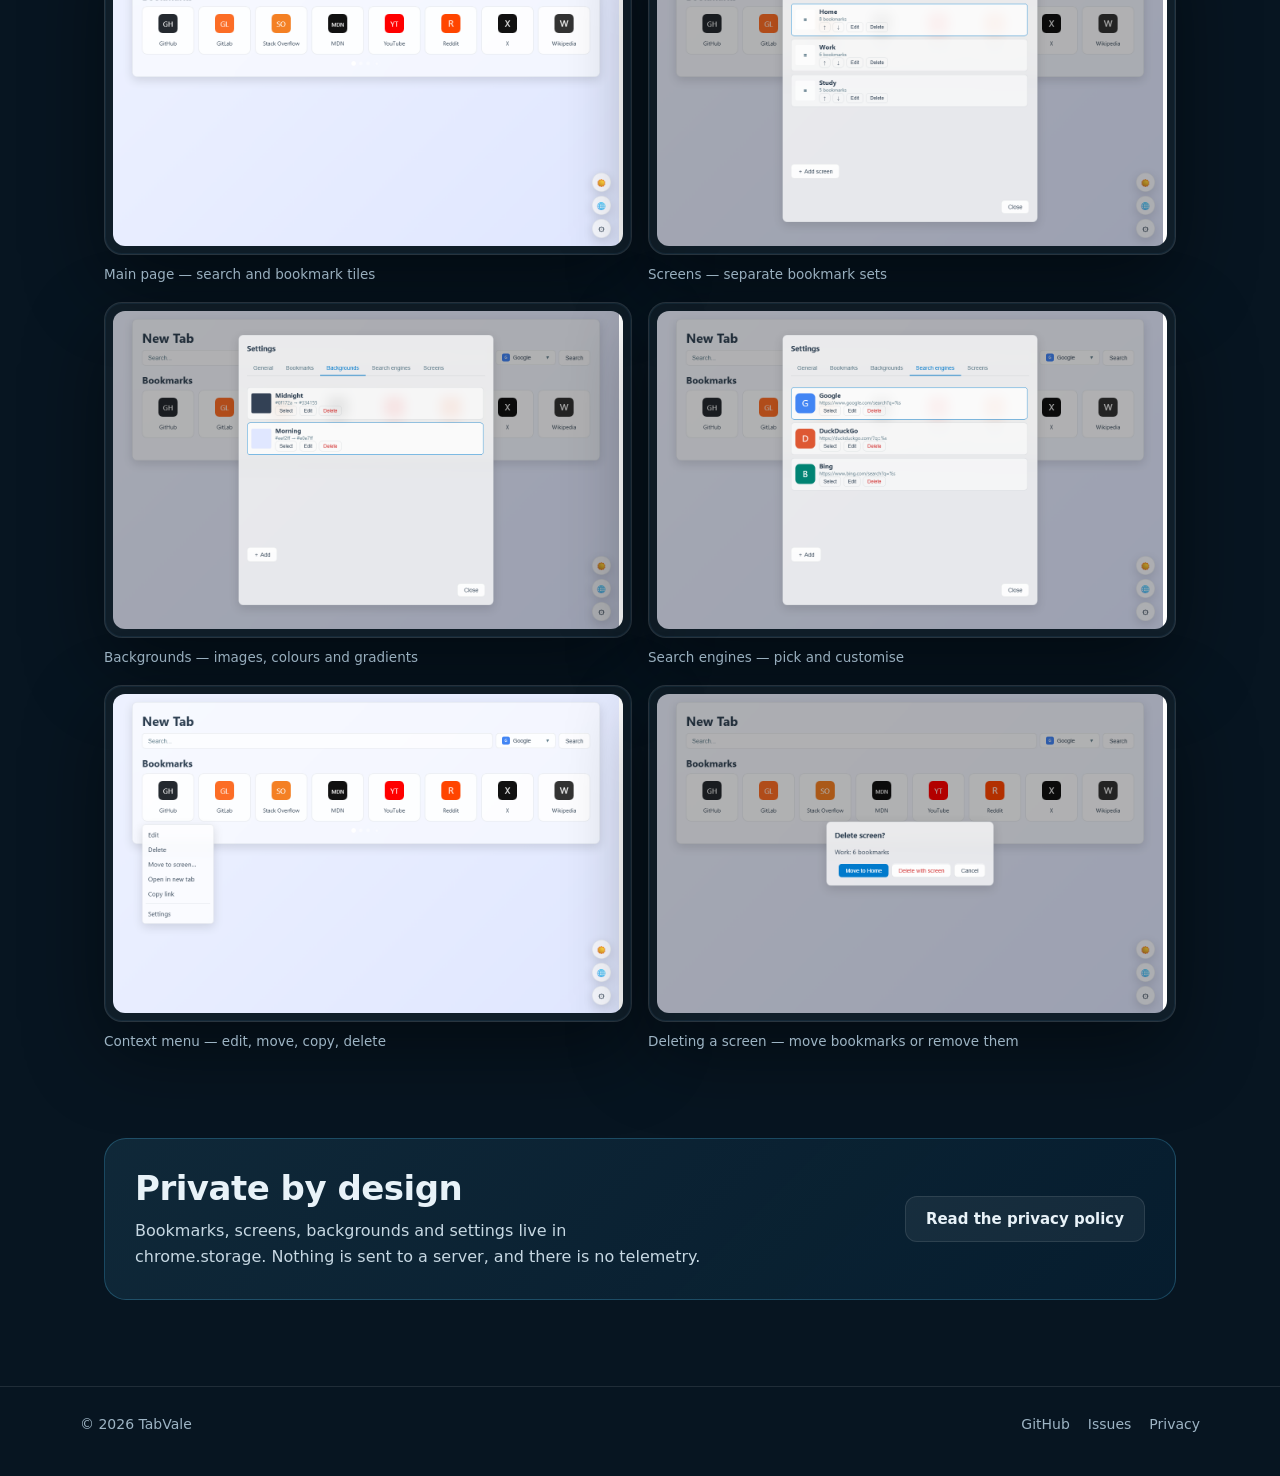
==== commit 24d751ca: "Translate the site landing page into thirteen languages Page texts are marked with data-i18n keys an" ====
--- a/docs/index.html
+++ b/docs/index.html
@@ -4,14 +4,15 @@
   <meta charset="utf-8">
   <meta name="viewport" content="width=device-width, initial-scale=1">
   <title>TabVale — a new tab with room for every bookmark</title>
-  <meta name="description" content="TabVale replaces the browser's new tab with search, independent bookmark screens and calm backgrounds. All data stays in your browser.">
-  <meta property="og:title" content="TabVale — a new tab with room for every bookmark">
-  <meta property="og:description" content="Search, several bookmark screens and calm backgrounds in one quiet page. No accounts, no tracking, no servers.">
+  <meta name="description" content="TabVale replaces the browser's new tab with search, independent bookmark screens and calm backgrounds. All data stays in your browser." data-i18n-attr="content:description">
+  <meta property="og:title" content="TabVale — a new tab with room for every bookmark" data-i18n-attr="content:title">
+  <meta property="og:description" content="Search, several bookmark screens and calm backgrounds in one quiet page. No accounts, no tracking, no servers." data-i18n-attr="content:ogDescription">
   <meta property="og:type" content="website">
   <meta property="og:url" content="https://gan0za.github.io/TabVale/">
   <meta property="og:image" content="https://gan0za.github.io/TabVale/screenshots/01-main-dark.png">
   <meta name="theme-color" content="#071521">
   <link rel="icon" href="icon.png" type="image/png">
+  <script src="site-i18n.js" defer></script>
   <style>
     :root {
       --bg: #071521;
@@ -56,6 +57,12 @@
     .nav-links { display: flex; align-items: center; gap: 22px; font-size: 14.5px; }
     .nav-links a { color: var(--muted); text-decoration: none; }
     .nav-links a:hover { color: var(--text); }
+    .lang-select {
+      min-height: 34px; padding: 0 8px; border-radius: 9px;
+      border: 1px solid var(--line); background: rgba(255, 255, 255, 0.06);
+      color: var(--text); font: inherit; font-size: 13.5px; cursor: pointer;
+    }
+    .lang-select option { background: #0e3348; color: var(--text); }
 
     .hero { display: grid; grid-template-columns: 1.02fr .98fr; gap: 44px; align-items: center; padding: 64px 0 48px; }
     .eyebrow { margin: 0 0 14px; color: var(--accent); font-size: 13px; letter-spacing: .12em; text-transform: uppercase; }
@@ -144,17 +151,18 @@
   </style>
 </head>
 <body>
-  <a class="skip" href="#main">Skip to content</a>
+  <a class="skip" href="#main" data-i18n="skip">Skip to content</a>
 
   <header class="nav">
     <div class="wrap nav-inner">
       <a class="brand" href="./"><img src="icon.png" alt="" width="30" height="30">TabVale</a>
       <nav class="nav-links" aria-label="Main">
-        <a href="#features">Features</a>
-        <a href="#screenshots">Screenshots</a>
-        <a href="privacy.html">Privacy</a>
+        <a href="#features" data-i18n="navFeatures">Features</a>
+        <a href="#screenshots" data-i18n="navScreenshots">Screenshots</a>
+        <a href="privacy.html" data-i18n="navPrivacy">Privacy</a>
         <a class="keep" href="https://github.com/Gan0za/TabVale">GitHub</a>
       </nav>
+      <select id="site-lang" class="lang-select" aria-label="Language"></select>
     </div>
   </header>
 
@@ -162,67 +170,68 @@
     <div class="wrap">
       <section class="hero" aria-labelledby="hero-title">
         <div>
-          <p class="eyebrow">Chrome &amp; Edge extension</p>
-          <h1 id="hero-title">A new tab with room for every bookmark.</h1>
-          <p class="lead">
+          <p class="eyebrow" data-i18n="eyebrow">Chrome &amp; Edge extension</p>
+          <h1 id="hero-title" data-i18n="heroTitle">A new tab with room for every bookmark.</h1>
+          <p class="lead" data-i18n="lead">
             Search, independent bookmark screens and calm backgrounds — in one
             quiet page. No accounts, no analytics, no servers: your data stays
             in the browser.
           </p>
           <div class="cta">
-            <a class="btn primary" href="https://github.com/Gan0za/TabVale">View on GitHub</a>
-            <a class="btn" href="https://github.com/Gan0za/TabVale#installation">Install from source</a>
-            <span class="btn disabled" aria-disabled="true">Chrome Web Store — coming soon</span>
+            <a class="btn primary" href="https://github.com/Gan0za/TabVale" data-i18n="ctaGitHub">View on GitHub</a>
+            <a class="btn" href="https://github.com/Gan0za/TabVale#installation" data-i18n="ctaInstall">Install from source</a>
+            <span class="btn disabled" aria-disabled="true" data-i18n="ctaStore">Chrome Web Store — coming soon</span>
           </div>
           <ul class="facts">
-            <li>13 languages</li>
-            <li>Light, dark and auto themes</li>
-            <li>Data stays local</li>
+            <li data-i18n="factLanguages">13 languages</li>
+            <li data-i18n="factThemes">Light, dark and auto themes</li>
+            <li data-i18n="factLocal">Data stays local</li>
           </ul>
         </div>
         <div class="shot">
           <img src="screenshots/01-main-dark.png" width="1280" height="800"
-               alt="TabVale new tab page in the dark theme with bookmark tiles and a search field">
+               alt="TabVale new tab page in the dark theme with bookmark tiles and a search field"
+               data-i18n-attr="alt:heroAlt">
         </div>
       </section>
 
       <section id="features" aria-labelledby="features-title">
         <div class="section-head">
           <div>
-            <h2 id="features-title">Everything on one calm page</h2>
-            <p>Built for people who keep a lot of links and want them close.</p>
+            <h2 id="features-title" data-i18n="featuresTitle">Everything on one calm page</h2>
+            <p data-i18n="featuresLead">Built for people who keep a lot of links and want them close.</p>
           </div>
         </div>
         <div class="cards">
           <article class="card">
             <svg viewBox="0 0 24 24" fill="none" stroke="currentColor" stroke-width="1.8" aria-hidden="true"><circle cx="11" cy="11" r="6.5"/><path d="m16 16 4.5 4.5"/></svg>
-            <h3>Search your way</h3>
-            <p>Pick the search engine, edit the list and give each engine its own icon.</p>
+            <h3 data-i18n="cardSearchTitle">Search your way</h3>
+            <p data-i18n="cardSearchText">Pick the search engine, edit the list and give each engine its own icon.</p>
           </article>
           <article class="card">
             <svg viewBox="0 0 24 24" fill="none" stroke="currentColor" stroke-width="1.8" aria-hidden="true"><rect x="3" y="5" width="8" height="14" rx="2"/><rect x="13" y="5" width="8" height="14" rx="2"/></svg>
-            <h3>Screens for everything</h3>
-            <p>Separate bookmark sets for work, study and hobbies. Switch with dots, a swipe, or <kbd>Alt</kbd> + arrows.</p>
+            <h3 data-i18n="cardScreensTitle">Screens for everything</h3>
+            <p data-i18n="cardScreensText">Separate bookmark sets for work, study and hobbies. Switch with dots, a swipe, or <kbd>Alt</kbd> + arrows.</p>
           </article>
           <article class="card">
             <svg viewBox="0 0 24 24" fill="none" stroke="currentColor" stroke-width="1.8" aria-hidden="true"><path d="M6 3h12v18l-6-4.5L6 21z"/></svg>
-            <h3>Bookmarks that stay tidy</h3>
-            <p>Drag to reorder, edit in place, delete from the context menu, and get title suggestions. Site icons are cached locally, so they stay visible even offline.</p>
+            <h3 data-i18n="cardBookmarksTitle">Bookmarks that stay tidy</h3>
+            <p data-i18n="cardBookmarksText">Drag to reorder, edit in place, delete from the context menu, and get title suggestions. Site icons are cached locally, so they stay visible even offline.</p>
           </article>
           <article class="card">
             <svg viewBox="0 0 24 24" fill="none" stroke="currentColor" stroke-width="1.8" aria-hidden="true"><rect x="3" y="4" width="18" height="16" rx="2.5"/><path d="m4 17 5.5-5.5 4 4L17 12l3 3"/></svg>
-            <h3>Backgrounds your mood</h3>
-            <p>An image URL, a local file, a solid colour or a gradient — with cover, contain, tile or centre placement.</p>
+            <h3 data-i18n="cardBackgroundsTitle">Backgrounds your mood</h3>
+            <p data-i18n="cardBackgroundsText">An image URL, a local file, a solid colour or a gradient — with cover, contain, tile or centre placement.</p>
           </article>
           <article class="card">
             <svg viewBox="0 0 24 24" fill="none" stroke="currentColor" stroke-width="1.8" aria-hidden="true"><path d="M20 14.5A8 8 0 0 1 9.5 4a8 8 0 1 0 10.5 10.5Z"/></svg>
-            <h3>Light, dark, automatic</h3>
-            <p>Follow the system theme or pin one you like; every screen and panel adapts.</p>
+            <h3 data-i18n="cardThemeTitle">Light, dark, automatic</h3>
+            <p data-i18n="cardThemeText">Follow the system theme or pin one you like; every screen and panel adapts.</p>
           </article>
           <article class="card">
             <svg viewBox="0 0 24 24" fill="none" stroke="currentColor" stroke-width="1.8" aria-hidden="true"><circle cx="12" cy="12" r="8.5"/><path d="M3.5 12h17M12 3.5c2.4 2.3 3.6 5.2 3.6 8.5S14.4 18.2 12 20.5c-2.4-2.3-3.6-5.2-3.6-8.5S9.6 5.8 12 3.5Z"/></svg>
-            <h3>13 languages</h3>
-            <p>English, Russian, German, French, Spanish, Portuguese, Italian, Polish, Turkish, Ukrainian, Chinese, Japanese and Korean.</p>
+            <h3 data-i18n="cardLanguagesTitle">13 languages</h3>
+            <p data-i18n="cardLanguagesText">English, Russian, German, French, Spanish, Portuguese, Italian, Polish, Turkish, Ukrainian, Chinese, Japanese and Korean.</p>
           </article>
         </div>
       </section>
@@ -230,38 +239,38 @@
       <section id="screenshots" aria-labelledby="shots-title">
         <div class="section-head">
           <div>
-            <h2 id="shots-title">Screenshots</h2>
-            <p>Fictional demo data; every shot is 1280×800.</p>
+            <h2 id="shots-title" data-i18n="shotsTitle">Screenshots</h2>
+            <p data-i18n="shotsLead">Fictional demo data; every shot is 1280×800.</p>
           </div>
           <div class="switch" role="group" aria-label="Theme">
-            <button type="button" data-theme-btn="dark" class="active" aria-pressed="true">Dark</button>
-            <button type="button" data-theme-btn="light" aria-pressed="false">Light</button>
+            <button type="button" data-theme-btn="dark" class="active" aria-pressed="true" data-i18n="themeDark">Dark</button>
+            <button type="button" data-theme-btn="light" aria-pressed="false" data-i18n="themeLight">Light</button>
           </div>
         </div>
         <div class="gallery" id="gallery">
           <figure>
             <div class="shot"><img src="screenshots/01-main-dark.png" data-dark="screenshots/01-main-dark.png" data-light="screenshots/02-main-light.png" width="1280" height="800" alt="Main new tab page"></div>
-            <figcaption>Main page — search and bookmark tiles</figcaption>
+            <figcaption data-i18n="shot1">Main page — search and bookmark tiles</figcaption>
           </figure>
           <figure>
             <div class="shot"><img src="screenshots/03-screens-dark.png" data-dark="screenshots/03-screens-dark.png" data-light="screenshots/04-screens-light.png" width="1280" height="800" alt="Screens settings panel"></div>
-            <figcaption>Screens — separate bookmark sets</figcaption>
+            <figcaption data-i18n="shot2">Screens — separate bookmark sets</figcaption>
           </figure>
           <figure>
             <div class="shot"><img src="screenshots/05-backgrounds-dark.png" data-dark="screenshots/05-backgrounds-dark.png" data-light="screenshots/09-backgrounds-light.png" width="1280" height="800" alt="Background settings"></div>
-            <figcaption>Backgrounds — images, colours and gradients</figcaption>
+            <figcaption data-i18n="shot3">Backgrounds — images, colours and gradients</figcaption>
           </figure>
           <figure>
             <div class="shot"><img src="screenshots/06-search-engines-dark.png" data-dark="screenshots/06-search-engines-dark.png" data-light="screenshots/10-search-engines-light.png" width="1280" height="800" alt="Search engine settings"></div>
-            <figcaption>Search engines — pick and customise</figcaption>
+            <figcaption data-i18n="shot4">Search engines — pick and customise</figcaption>
           </figure>
           <figure>
             <div class="shot"><img src="screenshots/07-context-menu-dark.png" data-dark="screenshots/07-context-menu-dark.png" data-light="screenshots/11-context-menu-light.png" width="1280" height="800" alt="Bookmark context menu"></div>
-            <figcaption>Context menu — edit, move, copy, delete</figcaption>
+            <figcaption data-i18n="shot5">Context menu — edit, move, copy, delete</figcaption>
           </figure>
           <figure>
             <div class="shot"><img src="screenshots/08-delete-screen-dark.png" data-dark="screenshots/08-delete-screen-dark.png" data-light="screenshots/12-delete-screen-light.png" width="1280" height="800" alt="Screen deletion dialog"></div>
-            <figcaption>Deleting a screen — move bookmarks or remove them</figcaption>
+            <figcaption data-i18n="shot6">Deleting a screen — move bookmarks or remove them</figcaption>
           </figure>
         </div>
       </section>
@@ -269,10 +278,10 @@
       <section aria-labelledby="privacy-title">
         <div class="privacy-band">
           <div>
-            <h2 id="privacy-title">Private by design</h2>
-            <p>Bookmarks, screens, backgrounds and settings live in <code>chrome.storage</code>. Nothing is sent to a server, and there is no telemetry.</p>
-          </div>
-          <a class="btn" href="privacy.html">Read the privacy policy</a>
+            <h2 id="privacy-title" data-i18n="privacyTitle">Private by design</h2>
+            <p data-i18n="privacyText">Bookmarks, screens, backgrounds and settings live in <code>chrome.storage</code>. Nothing is sent to a server, and there is no telemetry.</p>
+          </div>
+          <a class="btn" href="privacy.html" data-i18n="privacyCta">Read the privacy policy</a>
         </div>
       </section>
     </div>
@@ -284,7 +293,7 @@
       <nav aria-label="Footer">
         <a href="https://github.com/Gan0za/TabVale">GitHub</a>
         <a href="https://github.com/Gan0za/TabVale/issues">Issues</a>
-        <a href="privacy.html">Privacy</a>
+        <a href="privacy.html" data-i18n="navPrivacy">Privacy</a>
       </nav>
     </div>
   </footer>
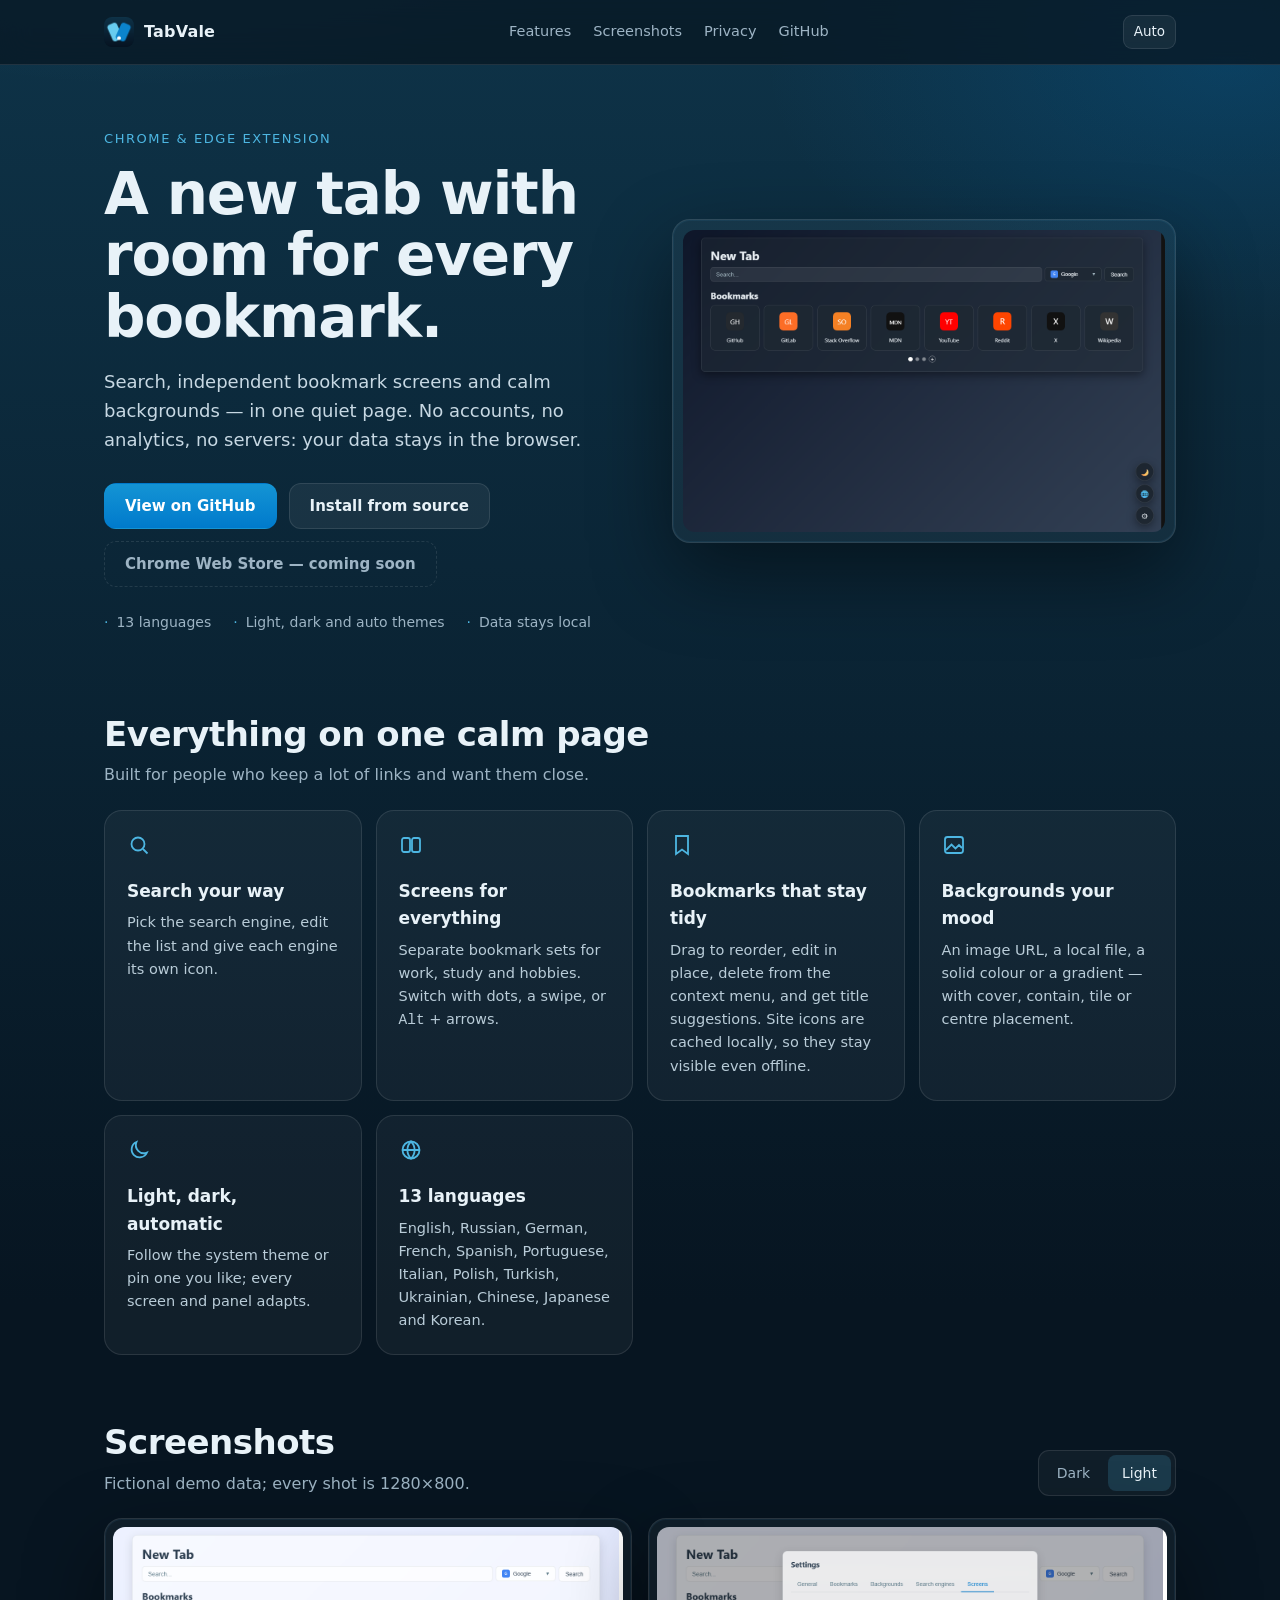
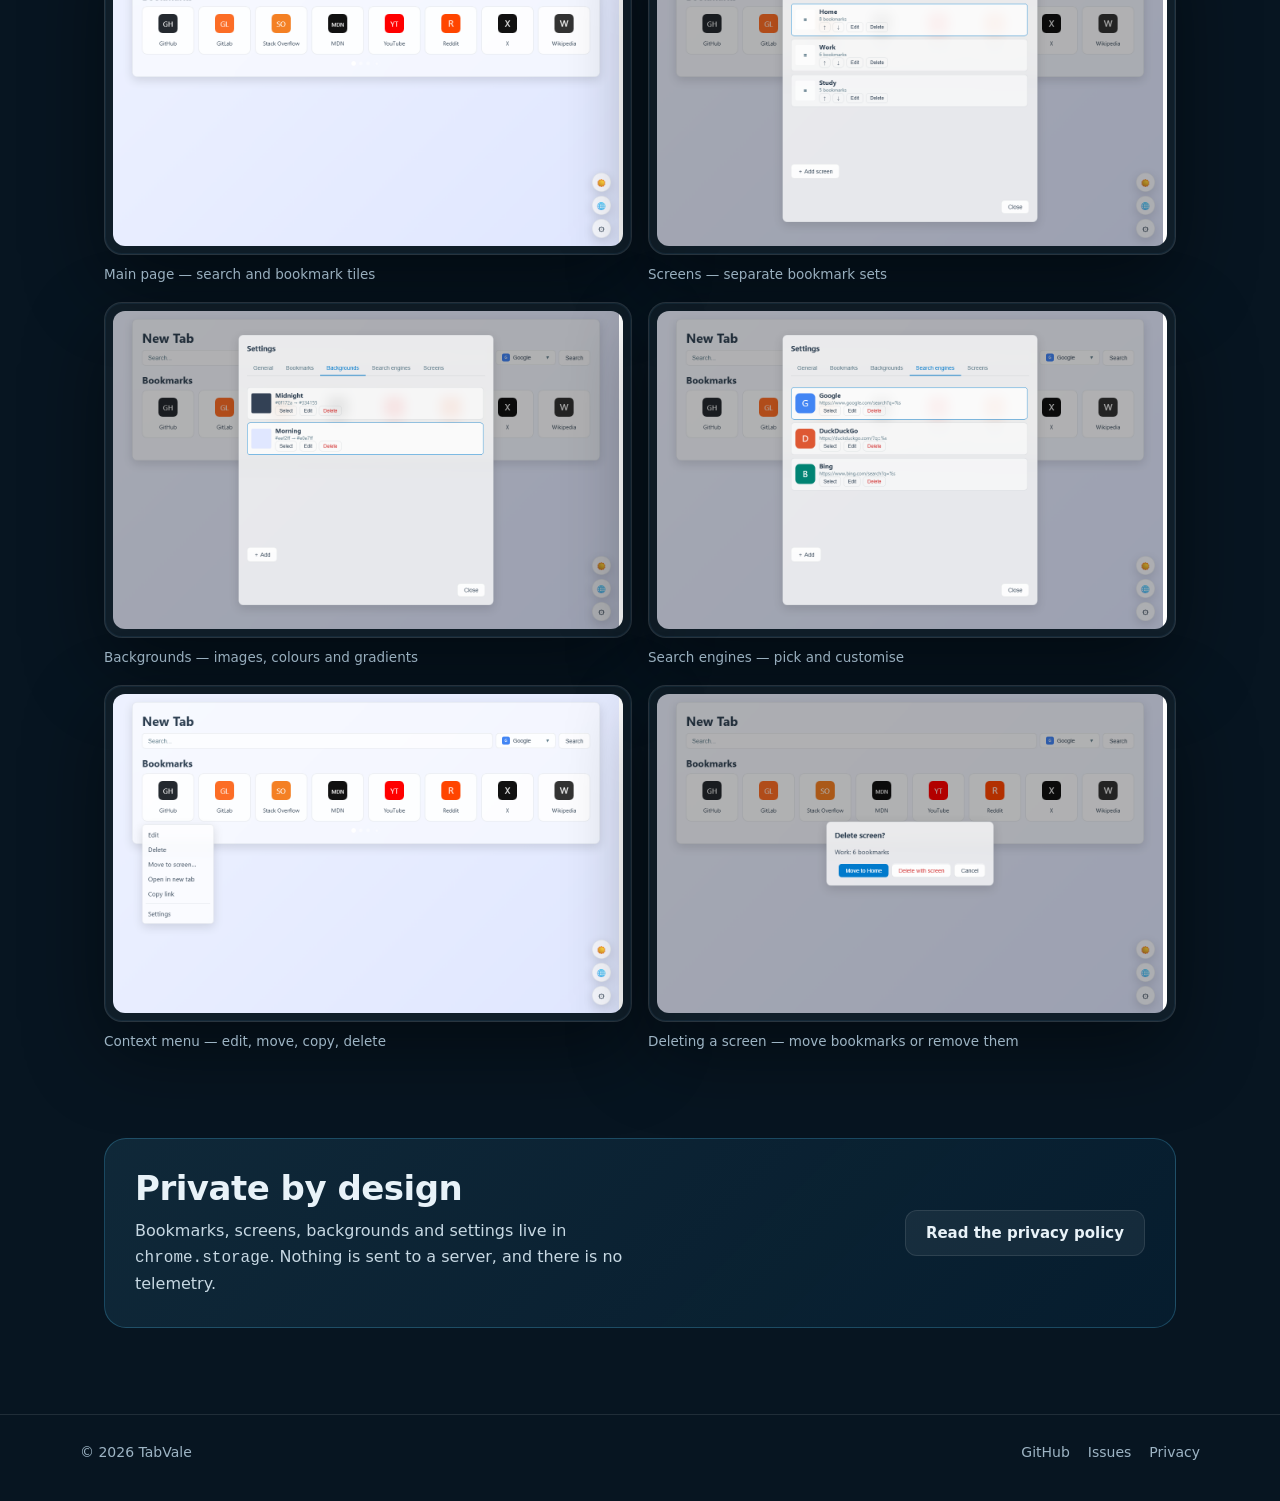
==== commit df2b785f: "Replace the site language select with a scrollable menu The native select rendered a light popup ove" ====
--- a/docs/index.html
+++ b/docs/index.html
@@ -57,12 +57,28 @@
     .nav-links { display: flex; align-items: center; gap: 22px; font-size: 14.5px; }
     .nav-links a { color: var(--muted); text-decoration: none; }
     .nav-links a:hover { color: var(--text); }
-    .lang-select {
-      min-height: 34px; padding: 0 8px; border-radius: 9px;
+    .lang { position: relative; }
+    .lang-button {
+      min-height: 34px; padding: 0 10px; border-radius: 9px;
       border: 1px solid var(--line); background: rgba(255, 255, 255, 0.06);
       color: var(--text); font: inherit; font-size: 13.5px; cursor: pointer;
     }
-    .lang-select option { background: #0e3348; color: var(--text); }
+    .lang-button:hover { background: rgba(255, 255, 255, 0.1); }
+    .lang-list {
+      position: absolute; right: 0; top: calc(100% + 6px); z-index: 20;
+      min-width: 190px; max-height: min(60vh, 420px); overflow: auto;
+      margin: 0; padding: 6px; list-style: none;
+      border: 1px solid var(--line); border-radius: 12px;
+      background: #0e3348; box-shadow: 0 18px 40px rgba(0, 0, 0, 0.45);
+    }
+    .lang-list button {
+      display: block; width: 100%; padding: 8px 10px; border: 0; border-radius: 8px;
+      background: transparent; color: var(--text); font: inherit; font-size: 14px;
+      text-align: left; cursor: pointer;
+    }
+    .lang-list button:hover,
+    .lang-list button:focus-visible { background: rgba(77, 182, 226, 0.18); }
+    .lang-list button[aria-selected="true"] { color: var(--accent); }
 
     .hero { display: grid; grid-template-columns: 1.02fr .98fr; gap: 44px; align-items: center; padding: 64px 0 48px; }
     .eyebrow { margin: 0 0 14px; color: var(--accent); font-size: 13px; letter-spacing: .12em; text-transform: uppercase; }
@@ -162,7 +178,10 @@
         <a href="privacy.html" data-i18n="navPrivacy">Privacy</a>
         <a class="keep" href="https://github.com/Gan0za/TabVale">GitHub</a>
       </nav>
-      <select id="site-lang" class="lang-select" aria-label="Language"></select>
+      <div class="lang">
+        <button id="site-lang" class="lang-button" type="button" aria-haspopup="listbox" aria-expanded="false">Auto</button>
+        <ul id="site-lang-list" class="lang-list" role="listbox" aria-label="Language" hidden></ul>
+      </div>
     </div>
   </header>
 
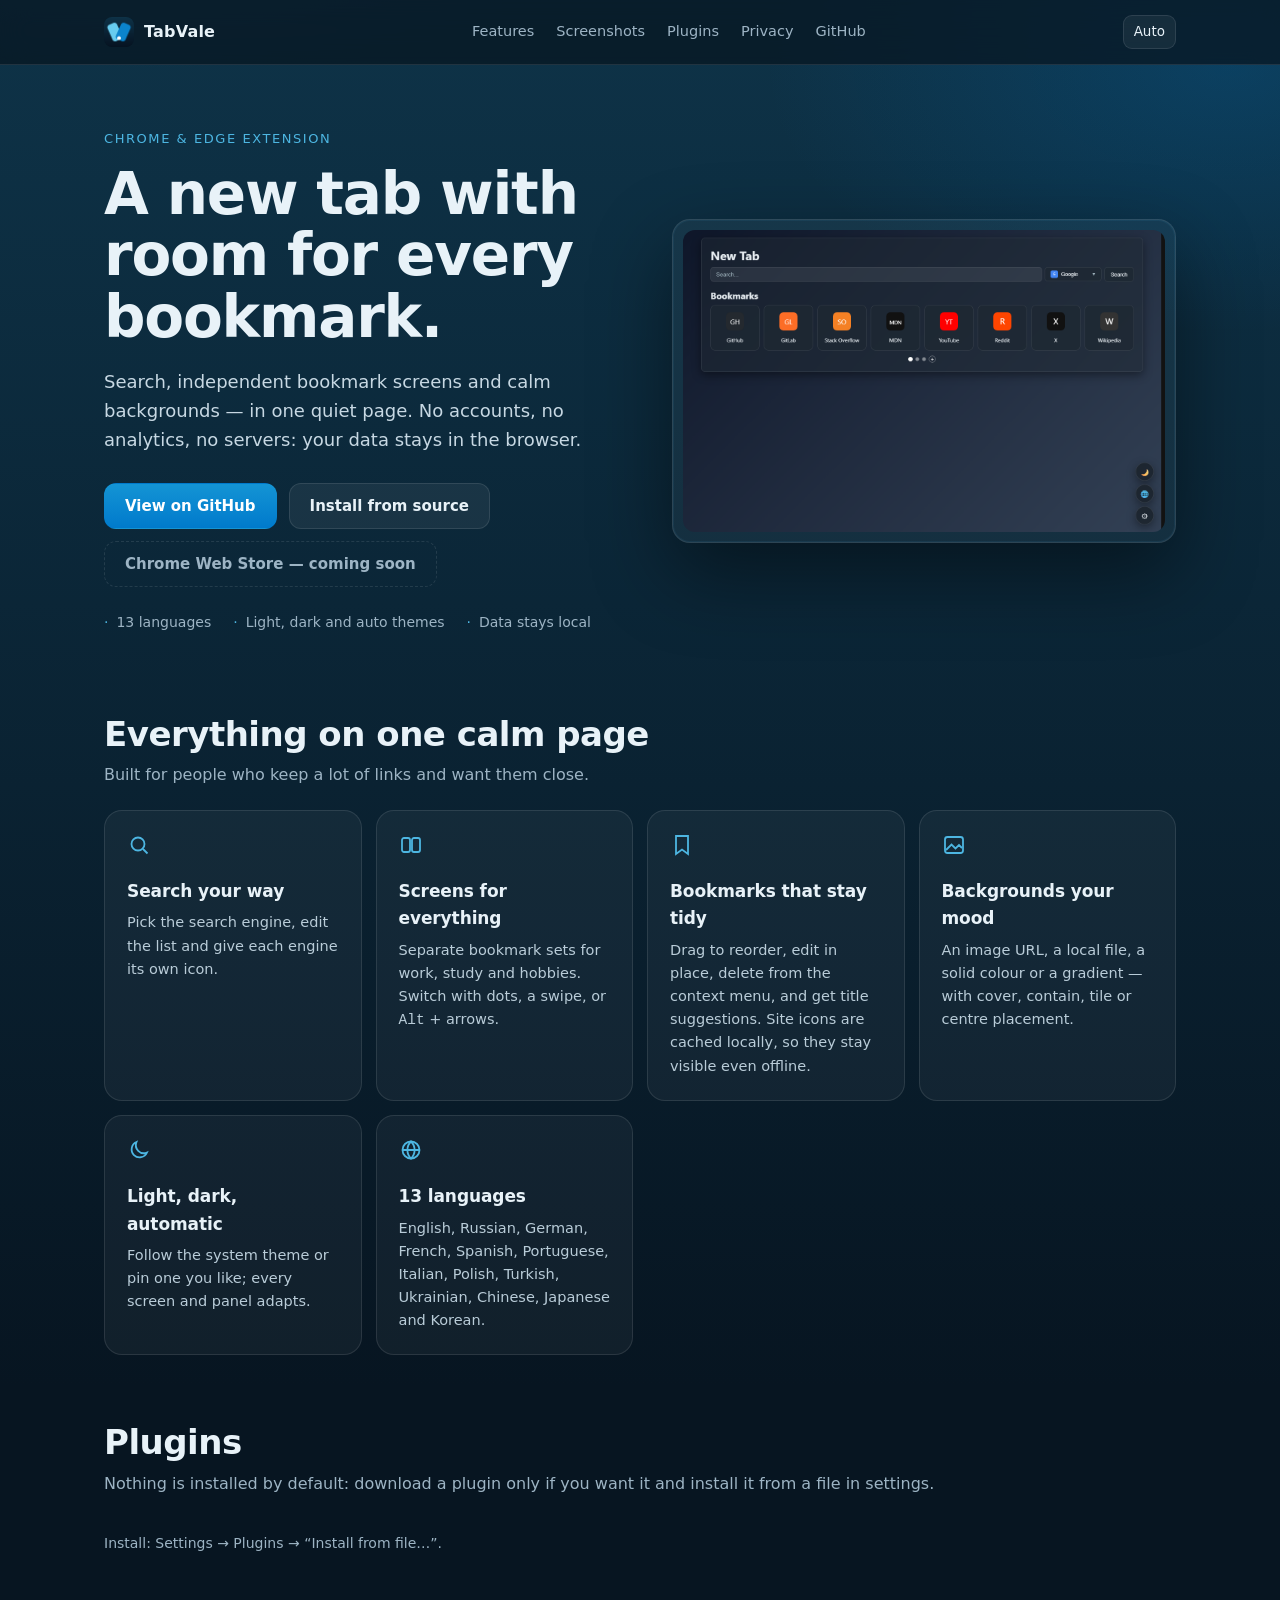
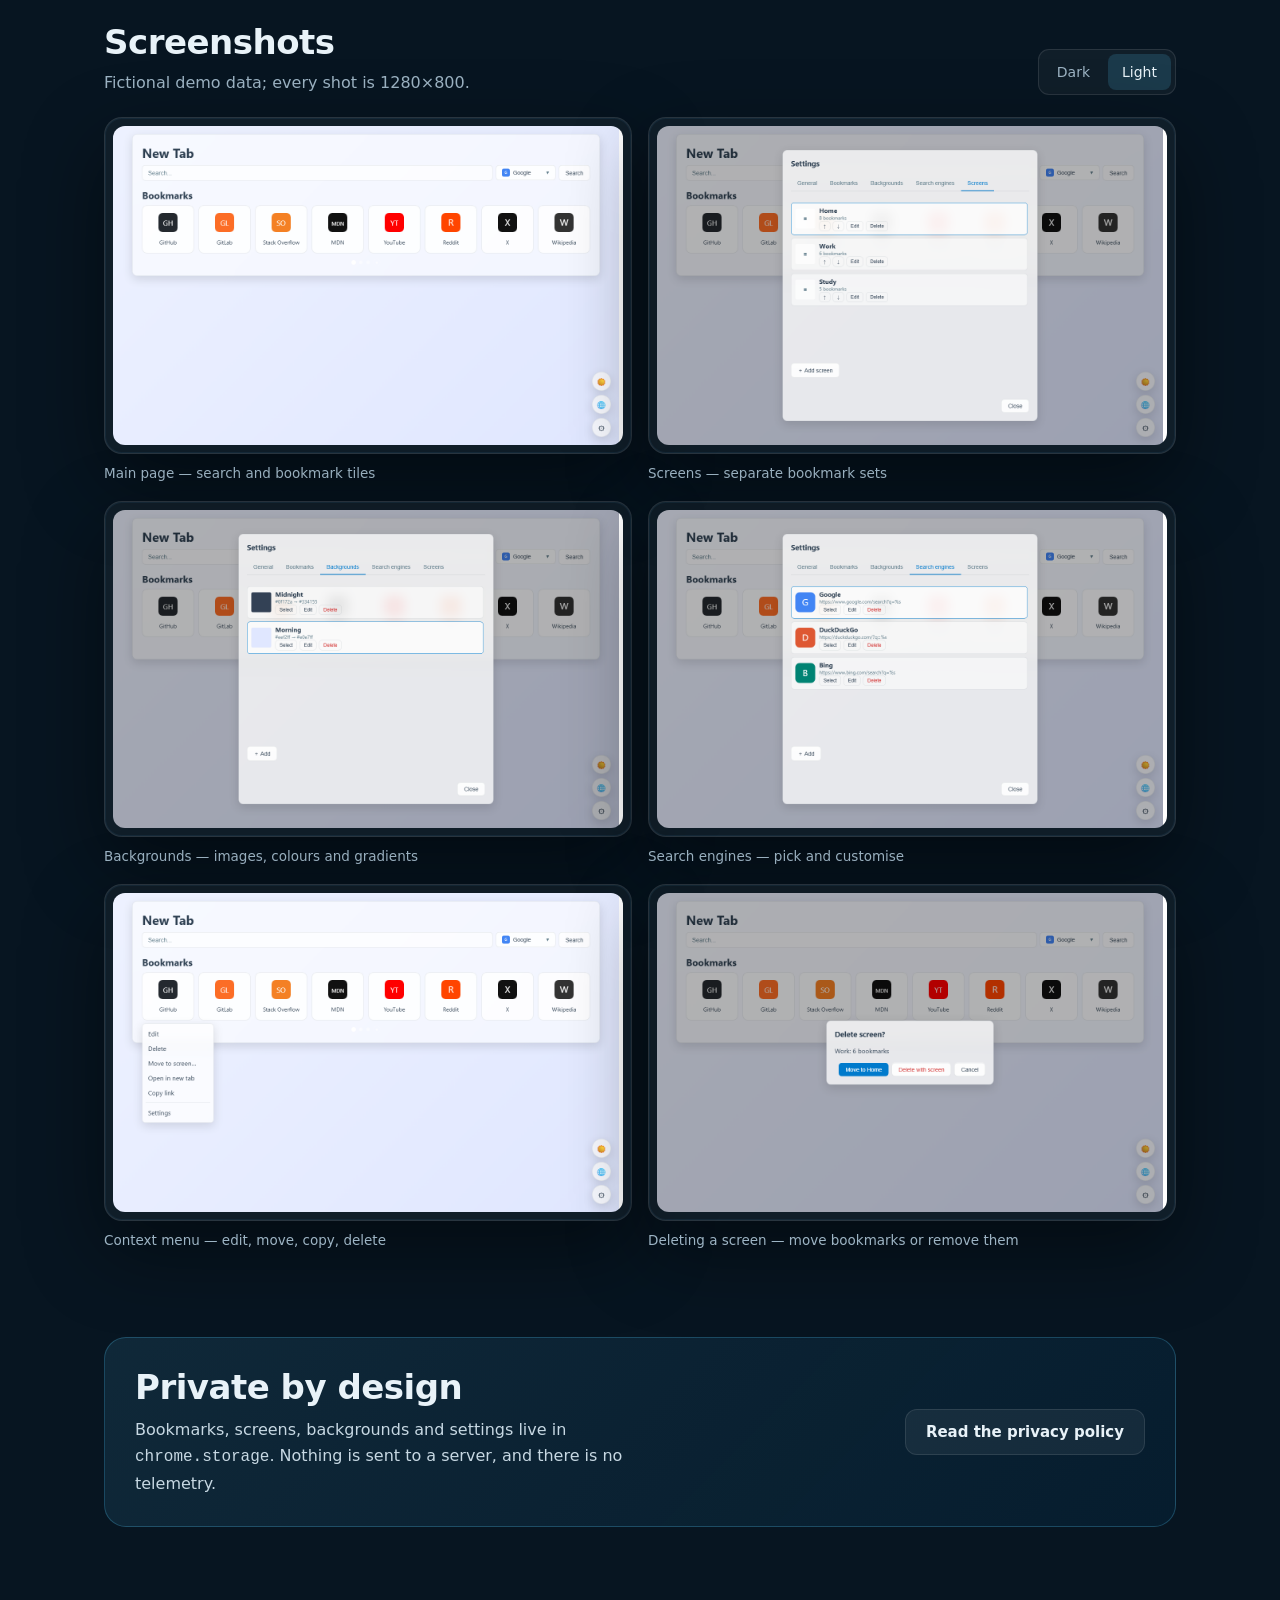
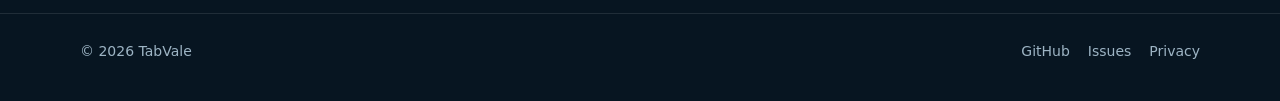
==== commit 789f7808: "Add a plugin catalog section to the site The landing page lists the downloadable plugins with locali" ====
--- a/docs/index.html
+++ b/docs/index.html
@@ -122,6 +122,13 @@
     .card h3 { margin: 14px 0 6px; font-size: 17px; letter-spacing: -.1px; }
     .card p { margin: 0; color: #b9ccd8; font-size: 14.5px; }
 
+    .plugin-card { display: flex; flex-direction: column; align-items: flex-start; }
+    .plugin-card img { width: 32px; height: 32px; border-radius: 8px; margin-bottom: 10px; }
+    .plugin-card .plugin-version { margin: 2px 0 8px; color: var(--muted); font-size: 12px; }
+    .plugin-card .btn { margin-top: 12px; min-height: 38px; padding: 0 14px; font-size: 14px; }
+    .plugin-cards { margin-bottom: 14px; }
+    .plugin-install { margin: 0; color: var(--muted); font-size: 14px; }
+
     .switch { display: inline-flex; padding: 4px; gap: 4px; border: 1px solid var(--line); border-radius: 11px; background: rgba(255, 255, 255, 0.04); }
     .switch button {
       min-height: 36px; padding: 0 14px; border: 0; border-radius: 8px;
@@ -175,6 +182,7 @@
       <nav class="nav-links" aria-label="Main">
         <a href="#features" data-i18n="navFeatures">Features</a>
         <a href="#screenshots" data-i18n="navScreenshots">Screenshots</a>
+        <a href="#plugins" data-i18n="pluginsNav">Plugins</a>
         <a href="privacy.html" data-i18n="navPrivacy">Privacy</a>
         <a class="keep" href="https://github.com/Gan0za/TabVale">GitHub</a>
       </nav>
@@ -255,6 +263,17 @@
         </div>
       </section>
 
+      <section id="plugins" aria-labelledby="plugins-title">
+        <div class="section-head">
+          <div>
+            <h2 id="plugins-title" data-i18n="pluginsTitle">Plugins</h2>
+            <p data-i18n="pluginsLead">Nothing is installed by default: download a plugin only if you want it and install it from a file in settings.</p>
+          </div>
+        </div>
+        <div id="plugin-catalog" class="cards plugin-cards"></div>
+        <p class="plugin-install" data-i18n="pluginsInstall">Install: Settings → Plugins → “Install from file…”.</p>
+      </section>
+
       <section id="screenshots" aria-labelledby="shots-title">
         <div class="section-head">
           <div>
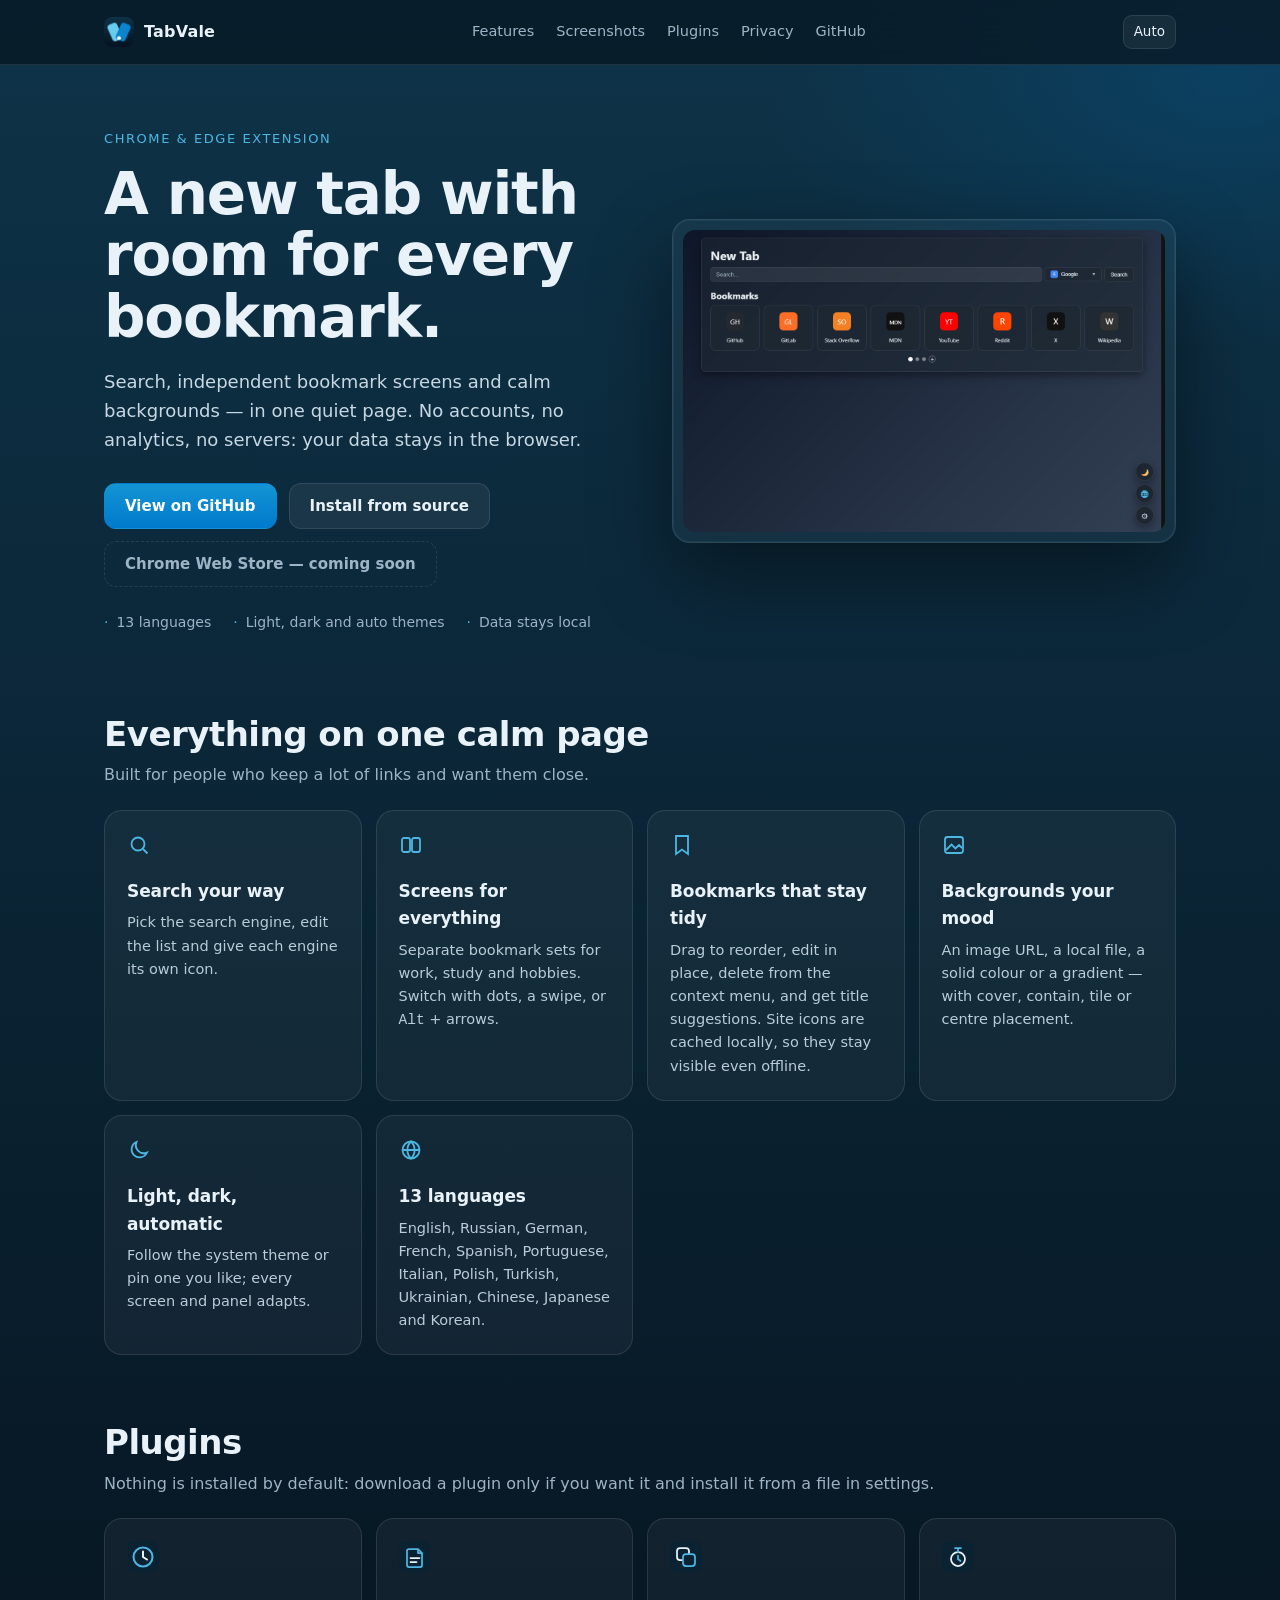
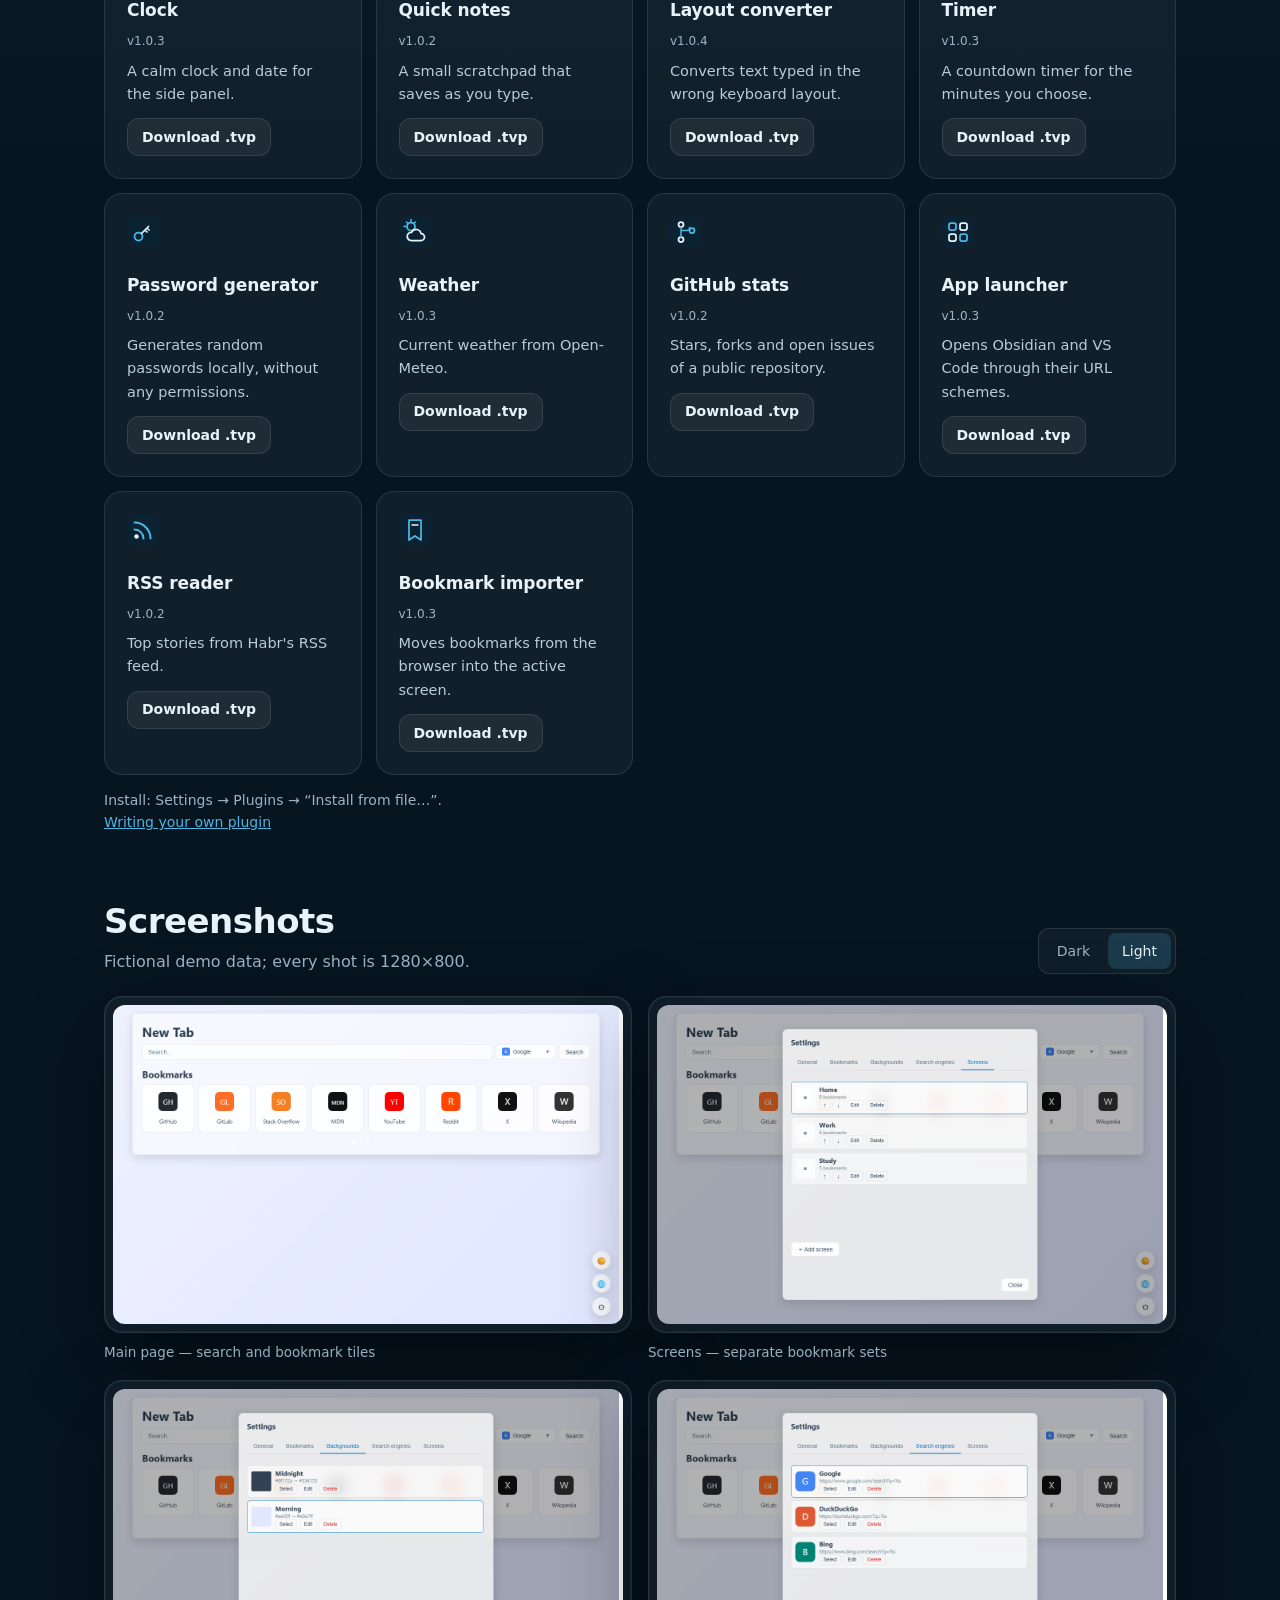
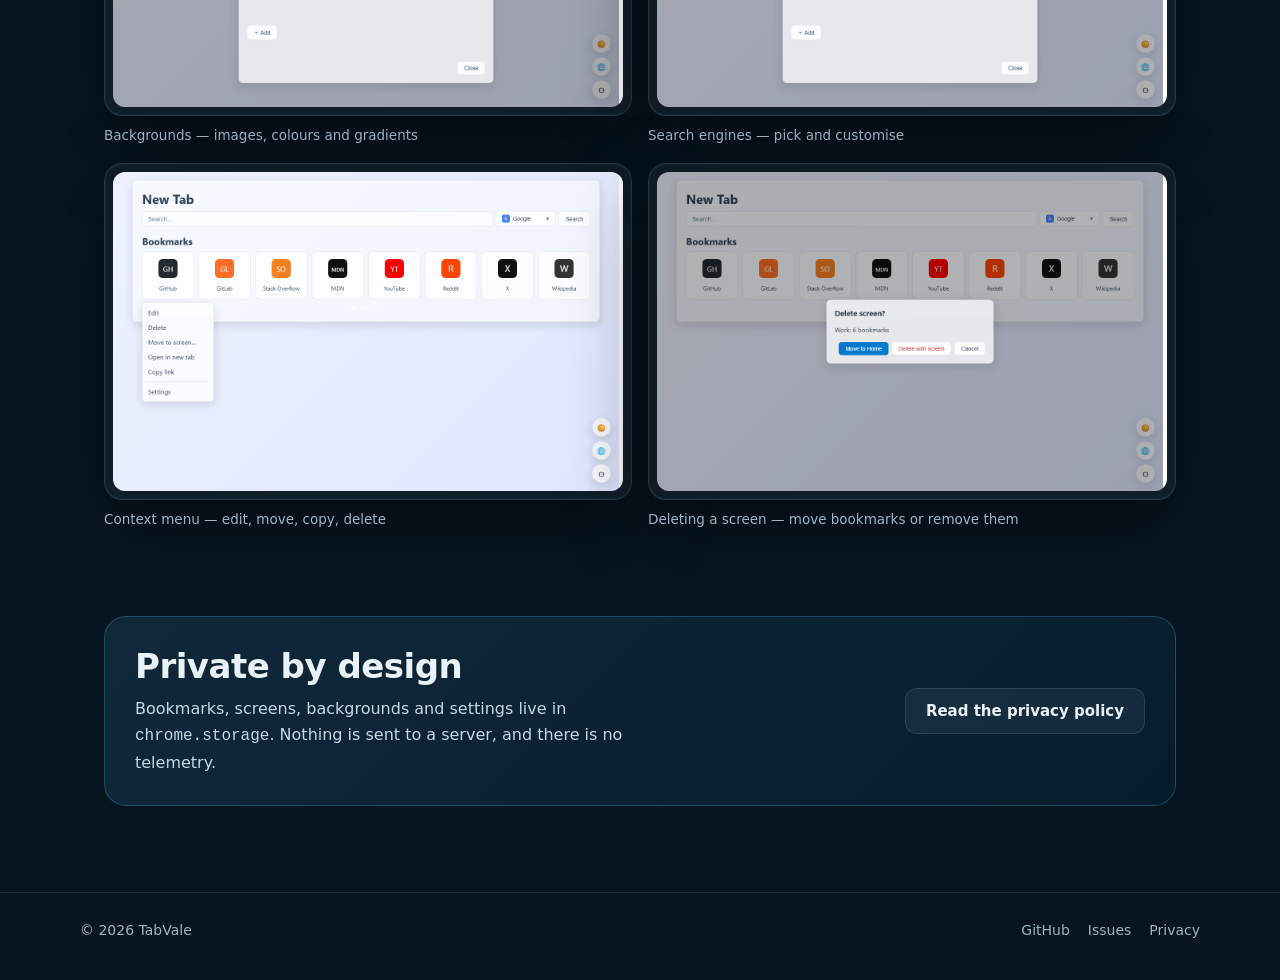
==== commit c6ffafee: "Link the plugin developer docs from the README and the site" ====
--- a/docs/index.html
+++ b/docs/index.html
@@ -272,6 +272,9 @@
         </div>
         <div id="plugin-catalog" class="cards plugin-cards"></div>
         <p class="plugin-install" data-i18n="pluginsInstall">Install: Settings → Plugins → “Install from file…”.</p>
+        <p class="plugin-install">
+          <a href="https://github.com/Gan0za/TabVale/blob/master/docs/PLUGIN_GUIDE.md" data-i18n="pluginDocs">Writing your own plugin</a>
+        </p>
       </section>
 
       <section id="screenshots" aria-labelledby="shots-title">
